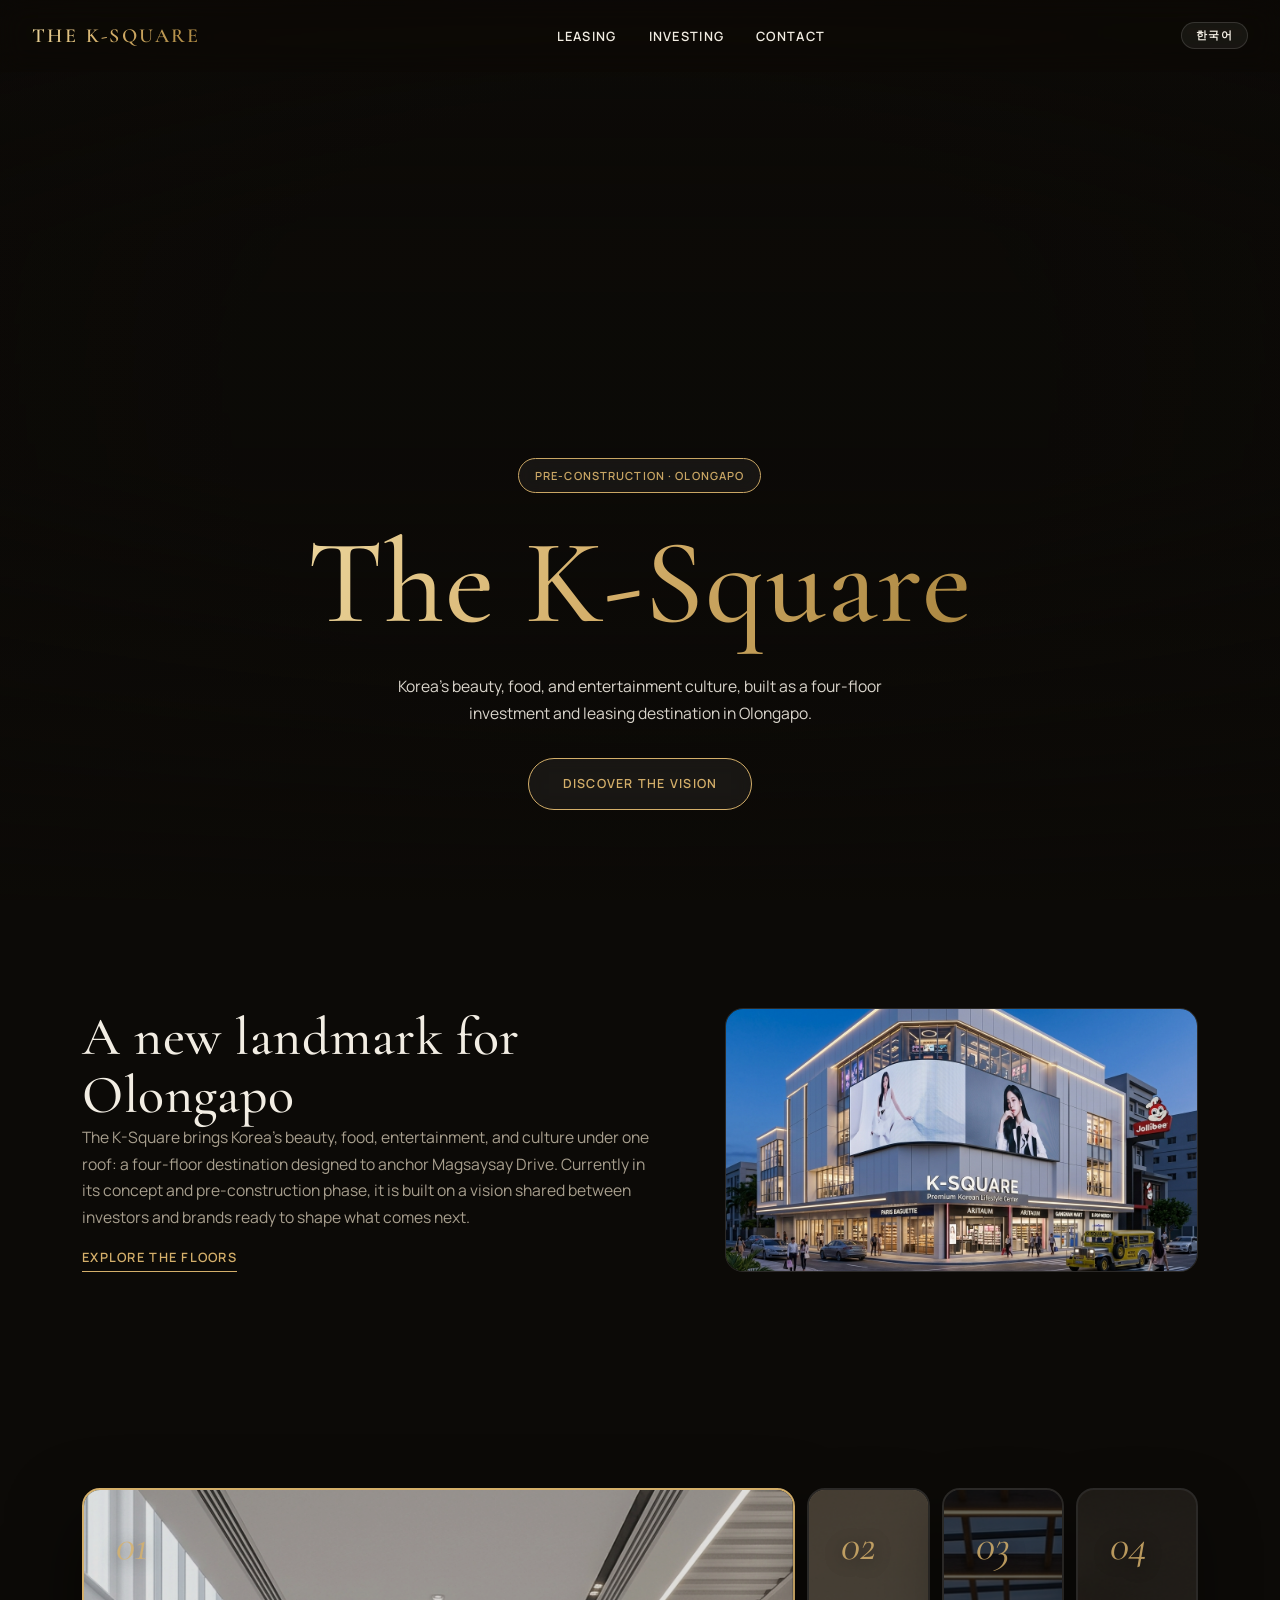
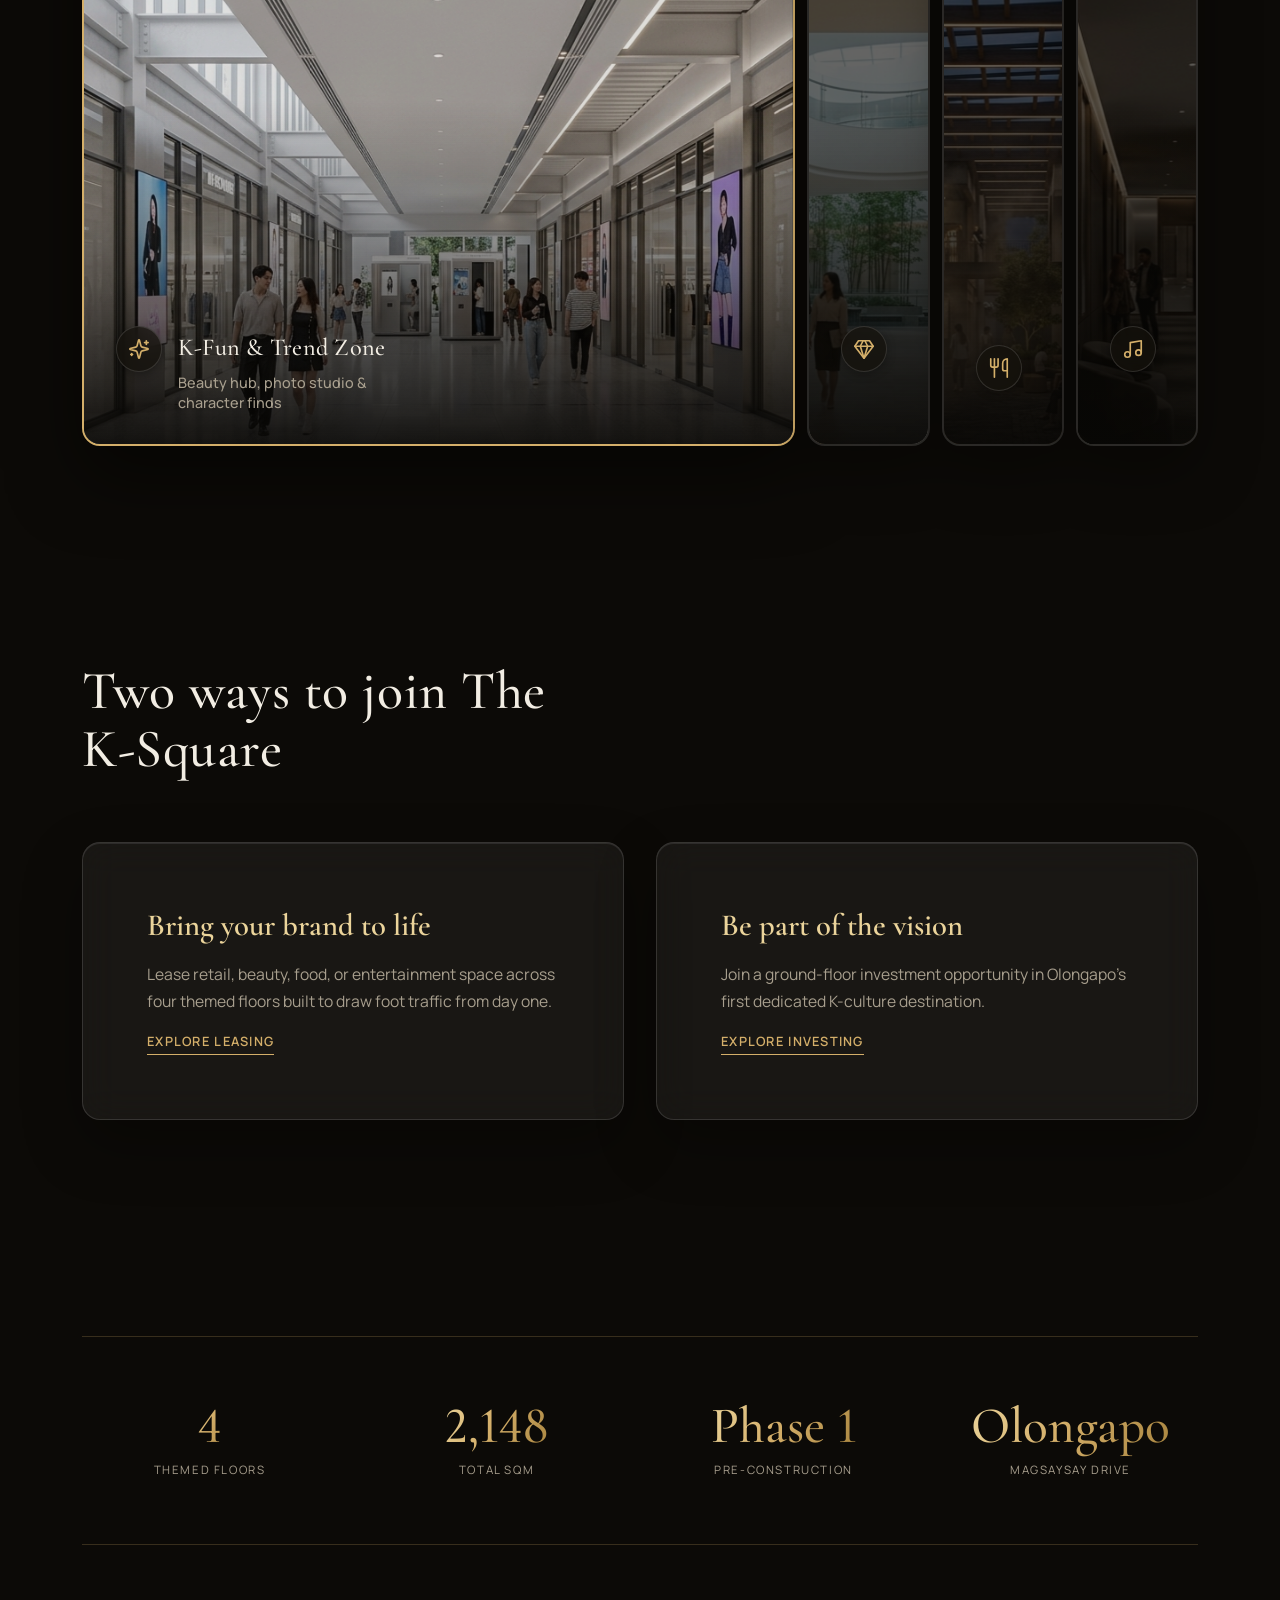
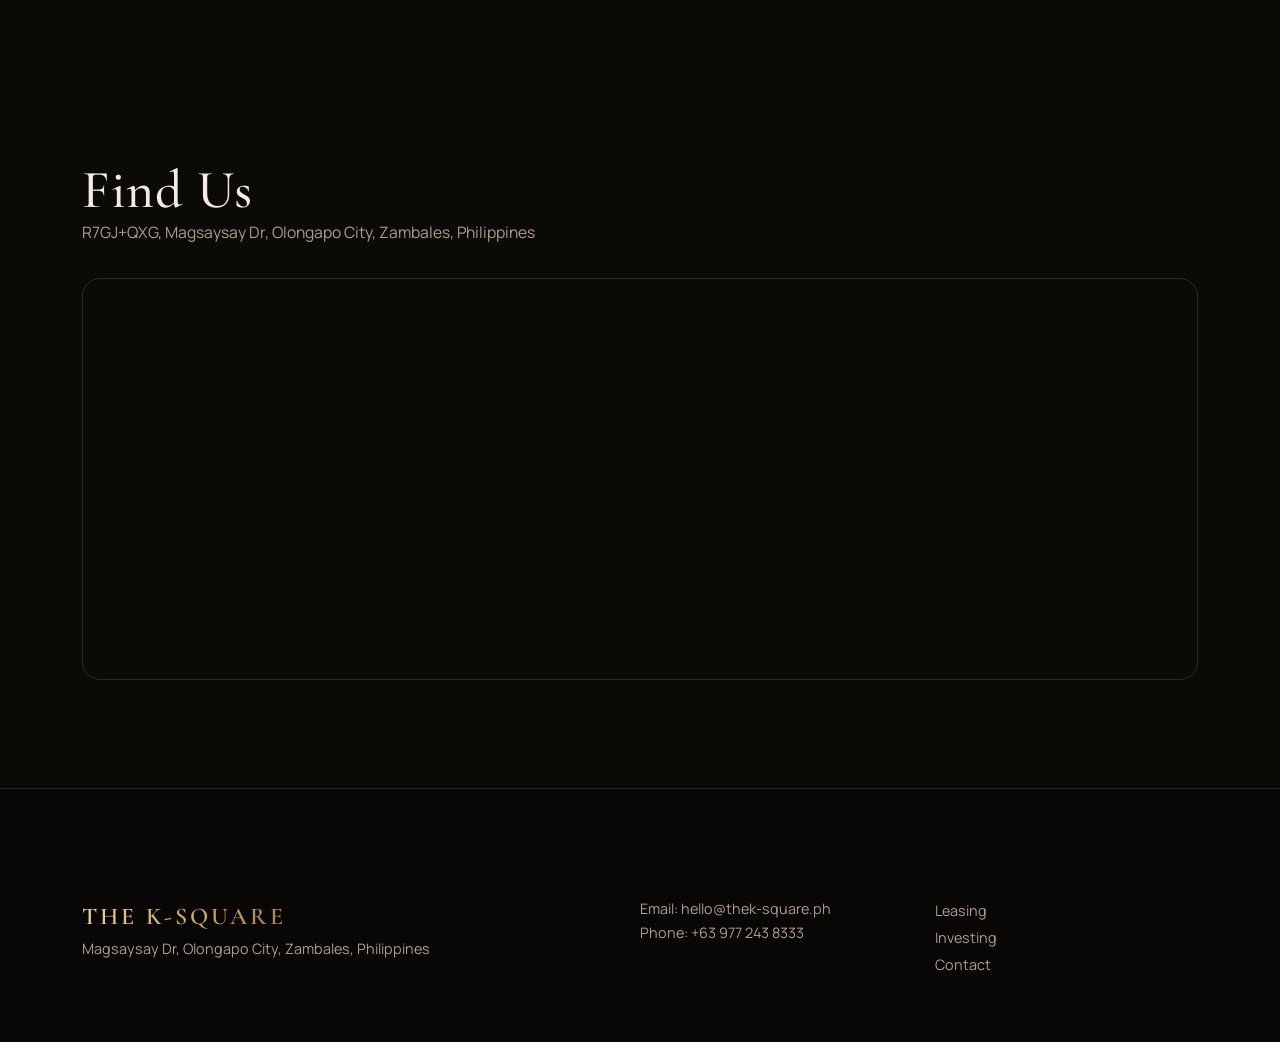
==== index.html @ ffdb6df6 "feat: video hero, interactive floor slider, rebranded brochure - Hero: autoplaying looped MP4 (hero." ====
<!DOCTYPE html>
<html lang="en">
<head>
  <meta charset="UTF-8">
  <meta name="viewport" content="width=device-width, initial-scale=1.0">
  <link rel="preconnect" href="https://fonts.googleapis.com">
  <link rel="preconnect" href="https://fonts.gstatic.com" crossorigin>
  <link rel="stylesheet" href="https://fonts.googleapis.com/css2?family=Cormorant+Garamond:ital,wght@0,400;0,500;0,600;1,400;1,500&family=Manrope:wght@400;500;600;700&display=swap">
  <title data-i18n="home.title">The K-Square: Where Korea Comes Alive in Olongapo</title>
  <link rel="stylesheet" href="css/tokens.css">
  <link rel="stylesheet" href="css/base.css">
  <link rel="stylesheet" href="css/components.css">
  <link rel="stylesheet" href="css/animations.css">
  <link rel="stylesheet" href="css/home.css">
</head>
<body>

  <nav class="nav">
    <span class="nav__logo">THE K-SQUARE</span>
    <ul class="nav__links">
      <li><a href="leasing.html" data-i18n="nav.leasing">Leasing</a></li>
      <li><a href="investing.html" data-i18n="nav.investing">Investing</a></li>
      <li><a href="contact.html" data-i18n="nav.contact">Contact</a></li>
    </ul>
    <div class="nav__actions">
      <button class="nav__lang" id="lang-toggle" type="button" aria-label="View in Korean" data-lang-next="ko">한국어</button>
      <button class="nav__toggle" id="nav-toggle" aria-label="Toggle menu">&#9776;</button>
    </div>
  </nav>

  <section class="hero">
    <video class="hero__media" autoplay muted loop playsinline preload="auto" aria-label="Cinematic tour of The K-Square building at night on Magsaysay Drive">
      <source src="assets/hero.mp4" type="video/mp4">
    </video>
    <div class="hero__overlay"></div>
    <div class="hero__content">
      <span class="badge hero__badge reveal" data-i18n="hero.eyebrow">Pre-Construction · Olongapo</span>
      <h1 class="reveal reveal--stagger-1" data-i18n="hero.title">The K-Square</h1>
      <p class="hero__tagline reveal reveal--stagger-2" data-i18n="hero.tagline">Korea's beauty, food, and entertainment culture, built as a four-floor investment and leasing destination in Olongapo.</p>
      <a href="#vision" class="btn btn--ghost reveal reveal--stagger-3" data-i18n="hero.cta">Discover the Vision</a>
    </div>
  </section>

  <section id="vision" class="section vision">
    <div class="container vision__grid">
      <div class="vision__text reveal">
        <h2 data-i18n="vision.title">A new landmark for Olongapo</h2>
        <p data-i18n="vision.body">The K-Square brings Korea's beauty, food, entertainment, and culture under one roof: a four-floor destination designed to anchor Magsaysay Drive. Currently in its concept and pre-construction phase, it is built on a vision shared between investors and brands ready to shape what comes next.</p>
        <a href="leasing.html" class="link-accent" data-i18n="vision.link">Explore the floors</a>
      </div>
      <div class="vision__media reveal reveal--stagger-1">
        <img src="assets/hero-poster.png" alt="The K-Square landmark illuminated at night on Magsaysay Drive">
      </div>
    </div>
  </section>

  <section class="section floors" id="floors">
    <div class="container">
      <div class="floors__slider reveal" role="list">
        <a class="floor-panel is-open" id="floor-1f" role="listitem" href="leasing.html#floor-plans">
          <img class="floor-panel__img" src="assets/floor-1f-interior.png" alt="Interior render of the K-Fun & Trend zone" loading="lazy">
          <span class="floor-panel__index numeral">01</span>
          <div class="floor-panel__label">
            <div class="floor-panel__head">
              <span class="floor-panel__icon" aria-hidden="true">
                <svg viewBox="0 0 24 24" fill="none" stroke="currentColor" stroke-width="1.8" stroke-linecap="round" stroke-linejoin="round"><path d="M9.937 15.5A2 2 0 0 0 8.5 14.063l-6.135-1.582a.5.5 0 0 1 0-.962L8.5 9.936A2 2 0 0 0 9.937 8.5l1.582-6.135a.5.5 0 0 1 .963 0L14.063 8.5A2 2 0 0 0 15.5 9.937l6.135 1.581a.5.5 0 0 1 0 .964L15.5 14.063a2 2 0 0 0-1.437 1.437l-1.582 6.135a.5.5 0 0 1-.963 0z"/><path d="M20 3v4"/><path d="M22 5h-4"/><path d="M4 17v2"/><path d="M5 18H3"/></svg>
              </span>
              <h2 class="floor-panel__title" data-i18n="floor1.title">K-Fun &amp; Trend Zone</h2>
            </div>
            <p class="floor-panel__sub" data-i18n="floor1.sub">Beauty hub, photo studio &amp; character finds</p>
          </div>
        </a>

        <a class="floor-panel" id="floor-2f" role="listitem" href="leasing.html#floor-plans">
          <img class="floor-panel__img" src="assets/floor-2f-interior.png" alt="Interior render of the K-Beauty & Wellness zone" loading="lazy">
          <span class="floor-panel__index numeral">02</span>
          <div class="floor-panel__label">
            <div class="floor-panel__head">
              <span class="floor-panel__icon" aria-hidden="true">
                <svg viewBox="0 0 24 24" fill="none" stroke="currentColor" stroke-width="1.8" stroke-linecap="round" stroke-linejoin="round"><path d="M6 3h12l4 6-10 13L2 9Z"/><path d="M11 3 8 9l4 13 4-13-3-6"/><path d="M2 9h20"/></svg>
              </span>
              <h2 class="floor-panel__title" data-i18n="floor2.title">K-Beauty &amp; Wellness Zone</h2>
            </div>
            <p class="floor-panel__sub" data-i18n="floor2.sub">Salon, spa, wellness &amp; Korean essentials</p>
          </div>
        </a>

        <a class="floor-panel" id="floor-3f" role="listitem" href="leasing.html#floor-plans">
          <img class="floor-panel__img" src="assets/floor-3f-interior.png" alt="Interior render of the K-Food & Drama zone" loading="lazy">
          <span class="floor-panel__index numeral">03</span>
          <div class="floor-panel__label">
            <div class="floor-panel__head">
              <span class="floor-panel__icon" aria-hidden="true">
                <svg viewBox="0 0 24 24" fill="none" stroke="currentColor" stroke-width="1.8" stroke-linecap="round" stroke-linejoin="round"><path d="M3 2v7c0 1.1.9 2 2 2h4a2 2 0 0 0 2-2V2"/><path d="M7 2v20"/><path d="M21 15V2a5 5 0 0 0-5 5v6c0 1.1.9 2 2 2h3Zm0 0v7"/></svg>
              </span>
              <h2 class="floor-panel__title" data-i18n="floor3.title">K-Food &amp; Drama Zone</h2>
            </div>
            <p class="floor-panel__sub" data-i18n="floor3.sub">K-drama food court &amp; beverage bar</p>
          </div>
        </a>

        <a class="floor-panel" id="floor-4f" role="listitem" href="leasing.html#floor-plans">
          <img class="floor-panel__img" src="assets/floor-4f-interior.png" alt="Interior render of the K-Pop Entertain zone" loading="lazy">
          <span class="floor-panel__index numeral">04</span>
          <div class="floor-panel__label">
            <div class="floor-panel__head">
              <span class="floor-panel__icon" aria-hidden="true">
                <svg viewBox="0 0 24 24" fill="none" stroke="currentColor" stroke-width="1.8" stroke-linecap="round" stroke-linejoin="round"><path d="M9 18V5l12-2v13"/><circle cx="6" cy="18" r="3"/><circle cx="18" cy="16" r="3"/></svg>
              </span>
              <h2 class="floor-panel__title" data-i18n="floor4.title">K-Pop Entertain Zone</h2>
            </div>
            <p class="floor-panel__sub" data-i18n="floor4.sub">KTV, celebrity lounge &amp; roof-deck stage</p>
          </div>
        </a>
      </div>
    </div>
  </section>

  <section class="section fork">
    <div class="container">
      <h2 class="reveal" data-i18n="fork.title">Two ways to join The K-Square</h2>
      <div class="fork__grid">
        <div class="fork__card reveal reveal--stagger-1">
          <h3 data-i18n="fork.brands.title">Bring your brand to life</h3>
          <p data-i18n="fork.brands.body">Lease retail, beauty, food, or entertainment space across four themed floors built to draw foot traffic from day one.</p>
          <a href="leasing.html" class="link-accent" data-i18n="fork.brands.link">Explore Leasing</a>
        </div>
        <div class="fork__card reveal reveal--stagger-2">
          <h3 data-i18n="fork.investors.title">Be part of the vision</h3>
          <p data-i18n="fork.investors.body">Join a ground-floor investment opportunity in Olongapo's first dedicated K-culture destination.</p>
          <a href="investing.html" class="link-accent" data-i18n="fork.investors.link">Explore Investing</a>
        </div>
      </div>
    </div>
  </section>

  <section class="section">
    <div class="container">
      <div class="stats reveal">
        <div class="stats__item"><span class="stats__num">4</span><span class="stats__label" data-i18n="stats.floors">Themed Floors</span></div>
        <div class="stats__item"><span class="stats__num">2,148</span><span class="stats__label" data-i18n="stats.sqm">Total sqm</span></div>
        <div class="stats__item"><span class="stats__num" data-i18n="stats.phase.num">Phase 1</span><span class="stats__label" data-i18n="stats.phase.label">Pre-construction</span></div>
        <div class="stats__item"><span class="stats__num" data-i18n="stats.place.num">Olongapo</span><span class="stats__label" data-i18n="stats.place.label">Magsaysay Drive</span></div>
      </div>
    </div>
  </section>

  <section class="section location">
    <div class="container">
      <h2 class="reveal" data-i18n="location.title">Find Us</h2>
      <p class="reveal reveal--stagger-1" data-i18n="location.address">R7GJ+QXG, Magsaysay Dr, Olongapo City, Zambales, Philippines</p>
      <div class="location__map reveal reveal--stagger-2">
        <iframe
          src="https://maps.google.com/maps?q=R7GJ%2BQXG+Magsaysay+Dr%2C+Olongapo+City%2C+Zambales&output=embed"
          width="100%" height="400" style="border:0;" loading="lazy"
          referrerpolicy="no-referrer-when-downgrade"
          title="Map of The K-Square location"></iframe>
      </div>
    </div>
  </section>

  <footer class="footer">
    <div class="container footer__grid">
      <div>
        <span class="nav__logo">THE K-SQUARE</span>
        <p data-i18n="footer.address">Magsaysay Dr, Olongapo City, Zambales, Philippines</p>
      </div>
      <div>
        <p data-i18n="footer.email">Email: hello@thek-square.ph</p>
        <p data-i18n="footer.phone">Phone: +63 977 243 8333</p>
      </div>
      <div>
        <a href="leasing.html" data-i18n="nav.leasing">Leasing</a><br>
        <a href="investing.html" data-i18n="nav.investing">Investing</a><br>
        <a href="contact.html" data-i18n="nav.contact">Contact</a>
      </div>
    </div>
  </footer>

  <script src="js/i18n.js"></script>
  <script src="js/parallax.js"></script>
  <script src="js/scroll-reveal.js"></script>
  <script>
    document.getElementById('nav-toggle').addEventListener('click', () => {
      document.querySelector('.nav__links').classList.toggle('nav__links--open');
    });
  </script>
</body>
</html>
---- css/tokens.css ----
:root {
  /* Dark glass + champagne gold (per brand reference mockups).
     Variable names kept from the light theme; values remapped for dark. */
  --color-paper: #0C0A07;                    /* canvas: warm near-black */
  --color-stone: #16130E;                    /* elevated surface / banding */
  --color-ink: #F2EDE3;                      /* primary text: warm off-white */
  --color-ink-muted: #A89F8E;                /* secondary text, labels, captions */
  --color-line: rgba(214, 179, 106, 0.22);   /* hairline rules, gold-tinted */
  --color-accent: #D4AF6A;                   /* champagne gold */
  --color-accent-deep: #B08F4C;              /* gold hover/active */

  /* Glass material */
  --glass-bg: rgba(255, 255, 255, 0.055);
  --glass-bg-strong: rgba(255, 255, 255, 0.09);
  --glass-line: rgba(255, 255, 255, 0.13);
  --glass-highlight: inset 0 1px 0 rgba(255, 255, 255, 0.09);
  --glass-blur: 18px;
  --gold-grad: linear-gradient(115deg, #EBD49B 0%, #D4AF6A 45%, #A9853F 100%);

  /* Typography */
  --font-display: "Cormorant Garamond", Georgia, "Times New Roman", serif;
  --font-body: "Manrope", -apple-system, BlinkMacSystemFont, sans-serif;

  /* Spacing scale */
  --space-xs: 0.5rem;
  --space-sm: 1rem;
  --space-md: 2rem;
  --space-lg: 4rem;
  --space-xl: clamp(5rem, 12vh, 10rem);      /* section rhythm */

  /* Shape (locked: soft glass cards + pill interactives) */
  --radius: 18px;
  --radius-pill: 999px;
}
---- css/base.css ----
* { margin: 0; padding: 0; box-sizing: border-box; }

html { scroll-behavior: smooth; }

body {
  font-family: var(--font-body);
  background: var(--color-paper);
  color: var(--color-ink);
  line-height: 1.7;
  font-weight: 400;
  overflow-x: hidden;
  -webkit-font-smoothing: antialiased;
}

h1, h2 {
  font-family: var(--font-display);
  font-weight: 500;
  line-height: 1.08;
  letter-spacing: 0.01em;
}

/* Champagne-gold display headline (per brand reference) */
h1 {
  font-size: clamp(2.75rem, 7vw, 5.5rem);
  background: var(--gold-grad);
  -webkit-background-clip: text;
  background-clip: text;
  color: transparent;
  padding-bottom: 0.08em;             /* keep descenders unclipped */
}
h2 { font-size: clamp(2rem, 4.2vw, 3.4rem); color: var(--color-ink); }
h2.h--gold {
  background: var(--gold-grad);
  -webkit-background-clip: text;
  background-clip: text;
  color: transparent;
  padding-bottom: 0.08em;
}
h3 {
  font-family: var(--font-body);
  font-weight: 600;
  font-size: clamp(1.15rem, 1.9vw, 1.5rem);
  line-height: 1.25;
  color: var(--color-ink);
}

p { font-size: clamp(0.98rem, 1.05vw, 1.1rem); max-width: 62ch; color: var(--color-ink-muted); }

a { color: inherit; text-decoration: none; }
img, video { max-width: 100%; display: block; }

.container {
  width: 100%;
  max-width: 1180px;
  margin: 0 auto;
  padding: 0 var(--space-md);
}

.bleed { width: 100%; }

.section { padding: var(--space-xl) 0; }

/* Uppercase letter-spaced label */
.label {
  display: inline-block;
  font-family: var(--font-body);
  font-size: 0.72rem;
  font-weight: 600;
  letter-spacing: 0.18em;
  text-transform: uppercase;
  color: var(--color-accent);
  margin-bottom: var(--space-sm);
}

/* Oversized editorial numeral */
.numeral {
  font-family: var(--font-display);
  font-weight: 400;
  font-style: italic;
  font-size: clamp(3rem, 8vw, 6rem);
  line-height: 1.1;
  color: var(--color-accent);
  opacity: 0.45;
}

.lead { font-size: clamp(1.05rem, 1.4vw, 1.3rem); color: var(--color-ink-muted); }

hr.rule { border: 0; height: 1px; background: var(--color-line); margin: var(--space-md) 0; }

/* Glass material (frosted panel; approximation, not a native platform material) */
.glass {
  background: var(--glass-bg);
  border: 1px solid var(--glass-line);
  border-radius: var(--radius);
  box-shadow: var(--glass-highlight), 0 24px 60px rgba(0, 0, 0, 0.35);
  backdrop-filter: blur(var(--glass-blur)) saturate(140%);
  -webkit-backdrop-filter: blur(var(--glass-blur)) saturate(140%);
}
@supports not (backdrop-filter: blur(1px)) {
  .glass { background: #17140F; }
}
@media (prefers-reduced-transparency: reduce) {
  .glass {
    background: #17140F;
    backdrop-filter: none;
    -webkit-backdrop-filter: none;
  }
}

@media (prefers-reduced-motion: reduce) {
  html { scroll-behavior: auto; }
  *, *::before, *::after {
    animation-duration: 0.01ms !important;
    transition-duration: 0.01ms !important;
  }
}
---- css/components.css ----
/* ---------- Nav (frosted glass bar) ---------- */
.nav {
  position: fixed;
  top: 0; left: 0; right: 0;
  z-index: 100;
  display: flex;
  align-items: center;
  justify-content: space-between;
  padding: var(--space-sm) var(--space-md);
  height: 72px;
  color: var(--color-ink);
  background: rgba(12, 10, 7, 0.35);
  border-bottom: 1px solid transparent;
  backdrop-filter: blur(14px) saturate(140%);
  -webkit-backdrop-filter: blur(14px) saturate(140%);
  transition: background 0.4s ease, border-color 0.4s ease;
}
.nav--solid,
.nav--static {
  background: rgba(12, 10, 7, 0.78);
  border-bottom-color: var(--glass-line);
}
@supports not (backdrop-filter: blur(1px)) {
  .nav, .nav--solid, .nav--static { background: rgba(12, 10, 7, 0.92); }
}
.nav__logo {
  font-family: var(--font-display);
  font-weight: 600;
  font-size: 1.25rem;
  letter-spacing: 0.12em;
  text-transform: uppercase;
  background: var(--gold-grad);
  -webkit-background-clip: text;
  background-clip: text;
  color: transparent;
}
.nav__links { display: none; gap: var(--space-md); list-style: none; }
.nav__links a {
  color: var(--color-ink);
  font-size: 0.8rem;
  font-weight: 600;
  letter-spacing: 0.1em;
  text-transform: uppercase;
  position: relative;
}
.nav__links a::after {
  content: ""; position: absolute; left: 0; bottom: -4px;
  width: 0; height: 1px; background: var(--color-accent);
  transition: width 0.3s ease;
}
.nav__links a:hover::after { width: 100%; }
.nav__links a:hover { color: var(--color-accent); }
.nav__toggle {
  display: block; background: none; border: none;
  color: var(--color-ink); font-size: 1.5rem; cursor: pointer;
}
@media (min-width: 769px) {
  .nav__links { display: flex; }
  .nav__toggle { display: none; }
}
.nav__actions { display: flex; align-items: center; gap: var(--space-sm); }
.nav__lang {
  background: var(--glass-bg);
  border: 1px solid var(--glass-line);
  border-radius: var(--radius-pill);
  color: var(--color-ink);
  font-family: var(--font-body);
  font-size: 0.68rem;
  font-weight: 600;
  letter-spacing: 0.1em;
  text-transform: uppercase;
  padding: 0.45rem 0.9rem;
  cursor: pointer;
  line-height: 1;
  transition: color 0.3s ease, border-color 0.3s ease, background 0.3s ease;
}
.nav__lang:hover { color: var(--color-accent); border-color: var(--color-accent); }
.nav__links--open {
  display: flex; position: absolute; top: 100%; left: 0; right: 0;
  flex-direction: column; gap: var(--space-sm);
  background: rgba(12, 10, 7, 0.96); color: var(--color-ink);
  padding: var(--space-md);
  border-bottom: 1px solid var(--glass-line);
}
.nav__links--open a { color: var(--color-ink); }

/* ---------- Buttons (pill, gold) ---------- */
.btn {
  display: inline-block;
  padding: 0.9rem 2.1rem;
  font-family: var(--font-body);
  font-weight: 600;
  font-size: 0.78rem;
  letter-spacing: 0.1em;
  text-transform: uppercase;
  border: 1px solid transparent;
  border-radius: var(--radius-pill);
  cursor: pointer;
  background: none;
  transition: background 0.3s ease, color 0.3s ease, border-color 0.3s ease,
              box-shadow 0.3s ease, transform 0.15s ease;
  white-space: nowrap;
}
.btn:active { transform: translateY(1px); }
.btn--primary {
  background: var(--gold-grad);
  color: #14100A;
  border-color: rgba(235, 212, 155, 0.5);
  box-shadow: 0 8px 28px rgba(212, 175, 106, 0.22);
}
.btn--primary:hover { box-shadow: 0 10px 34px rgba(212, 175, 106, 0.38); filter: brightness(1.06); }
.btn--ghost {
  background: var(--glass-bg);
  color: var(--color-accent);
  border-color: var(--color-accent);
  backdrop-filter: blur(8px);
  -webkit-backdrop-filter: blur(8px);
}
.btn--ghost:hover { background: rgba(212, 175, 106, 0.12); border-color: #EBD49B; color: #EBD49B; }
/* Text link with accent underline */
.link-accent {
  font-weight: 600; font-size: 0.8rem; letter-spacing: 0.1em; text-transform: uppercase;
  color: var(--color-accent);
  border-bottom: 1px solid var(--color-accent); padding-bottom: 2px;
  transition: color 0.3s ease, border-color 0.3s ease;
}
.link-accent:hover { color: #EBD49B; border-color: #EBD49B; }

/* ---------- Status badge / phase pill ---------- */
.badge {
  display: inline-flex;
  align-items: center;
  gap: 0.4em;
  padding: 0.45rem 1rem;
  color: var(--color-accent);
  background: var(--glass-bg);
  border: 1px solid var(--color-accent);
  border-radius: var(--radius-pill);
  font-size: 0.7rem;
  font-weight: 600;
  letter-spacing: 0.1em;
  text-transform: uppercase;
  backdrop-filter: blur(8px);
  -webkit-backdrop-filter: blur(8px);
}

/* ---------- Generic card ---------- */
.card {
  background: var(--glass-bg);
  border: 1px solid var(--glass-line);
  border-radius: var(--radius);
  box-shadow: var(--glass-highlight);
  padding: var(--space-md);
}

/* ---------- Plan card (architectural artifact on glass) ---------- */
.plan-card {
  background: var(--glass-bg);
  border: 1px solid var(--glass-line);
  border-radius: var(--radius);
  box-shadow: var(--glass-highlight), 0 24px 60px rgba(0, 0, 0, 0.3);
  backdrop-filter: blur(var(--glass-blur));
  -webkit-backdrop-filter: blur(var(--glass-blur));
  padding: var(--space-md);
  display: flex;
  flex-direction: column;
  gap: var(--space-sm);
}
.plan-card__figure {
  background: #F6F3EC;            /* light mat keeps the CAD drawing legible on dark */
  border-radius: calc(var(--radius) - 8px);
  padding: var(--space-sm);
}
.plan-card__figure img {
  width: 100%; height: auto;
  mix-blend-mode: multiply;       /* lets the mat tint the white CAD background */
}
.plan-card__meta { display: flex; align-items: baseline; justify-content: space-between; gap: var(--space-sm); }
.plan-card__area { font-family: var(--font-body); font-weight: 700; font-size: 0.95rem; color: var(--color-accent); }
.plan-card__zone { font-family: var(--font-display); font-weight: 600; font-size: 1.5rem; color: var(--color-ink); }

/* ---------- Stats strip ---------- */
.stats {
  display: grid;
  grid-template-columns: 1fr;
  gap: var(--space-md);
  border-top: 1px solid var(--color-line);
  border-bottom: 1px solid var(--color-line);
  padding: var(--space-lg) 0;
  text-align: center;
}
@media (min-width: 769px) { .stats { grid-template-columns: repeat(4, 1fr); } }
.stats__num {
  font-family: var(--font-display);
  font-weight: 500;
  font-variant-numeric: lining-nums;
  font-feature-settings: "lnum" 1;
  font-size: clamp(2.2rem, 4vw, 3.4rem);
  line-height: 1;
  background: var(--gold-grad);
  -webkit-background-clip: text;
  background-clip: text;
  color: transparent;
}
.stats__label { display: block; margin-top: var(--space-xs); font-size: 0.72rem; letter-spacing: 0.14em; text-transform: uppercase; color: var(--color-ink-muted); }

/* ---------- Bento tile (glass feature grid) ---------- */
.bento {
  display: grid;
  grid-template-columns: 1fr;
  gap: var(--space-sm);
  margin-top: var(--space-lg);
}
@media (min-width: 769px) { .bento { grid-template-columns: repeat(6, 1fr); } }
.bento__tile {
  background: var(--glass-bg);
  border: 1px solid var(--glass-line);
  border-radius: var(--radius);
  box-shadow: var(--glass-highlight);
  backdrop-filter: blur(var(--glass-blur));
  -webkit-backdrop-filter: blur(var(--glass-blur));
  padding: var(--space-md);
  display: flex;
  flex-direction: column;
  gap: var(--space-xs);
  overflow: hidden;
}
.bento__tile--wide { grid-column: span 1; }
@media (min-width: 769px) {
  .bento__tile--wide { grid-column: span 6; }
  .bento__tile--span4 { grid-column: span 4; }
  .bento__tile--span2 { grid-column: span 2; }
  .bento__tile--span3 { grid-column: span 3; }
}
.bento__tile--dark { background: rgba(212, 175, 106, 0.07); border-color: rgba(212, 175, 106, 0.3); }
.bento__tile--media { padding: 0; position: relative; min-height: 280px; }
.bento__tile--media img { position: absolute; inset: 0; width: 100%; height: 100%; object-fit: cover; transition: transform 1.2s cubic-bezier(0.22,1,0.36,1); }
.bento__tile--media:hover img { transform: scale(1.045); }
.bento__tile--media .bento__cap {
  position: absolute; left: 0; right: 0; bottom: 0; z-index: 1;
  padding: var(--space-md) var(--space-sm) var(--space-sm);
  color: var(--color-ink);
  background: linear-gradient(to top, rgba(8, 7, 5, 0.88) 0%, rgba(8, 7, 5, 0) 100%);
}
.bento__cap-title { font-family: var(--font-display); font-weight: 600; font-size: 1.35rem; color: #EBD49B; }
.bento__cap-meta { font-size: 0.72rem; letter-spacing: 0.1em; text-transform: uppercase; opacity: 0.85; margin-top: 0.2rem; }
.bento__tile h3 { margin: 0.2rem 0 0.1rem; }
.bento__tile p { font-size: 0.92rem; color: var(--color-ink-muted); }
@media (prefers-reduced-motion: reduce) { .bento__tile--media:hover img { transform: none; } }

/* ---------- Process timeline ---------- */
.timeline {
  display: grid;
  grid-template-columns: 1fr;
  gap: var(--space-md);
  margin-top: var(--space-lg);
}
@media (min-width: 769px) { .timeline { grid-template-columns: repeat(4, 1fr); gap: var(--space-md); } }
.timeline--3 { }
@media (min-width: 769px) { .timeline--3 { grid-template-columns: repeat(3, 1fr); } }
.timeline__step {
  position: relative;
  padding: var(--space-md) var(--space-sm) var(--space-md);
  border-top: 2px solid var(--glass-line);
}
.timeline__step--active { border-top-color: var(--color-accent); }
.timeline__mark {
  font-family: var(--font-display);
  font-style: italic;
  font-size: 1.7rem;
  background: var(--gold-grad);
  -webkit-background-clip: text;
  background-clip: text;
  color: transparent;
}
.timeline__step h3 { margin: 0.3rem 0 0.3rem; font-size: 1.05rem; }
.timeline__step p { font-size: 0.88rem; color: var(--color-ink-muted); max-width: 34ch; }

/* ---------- Partner tier cards ---------- */
.tiers {
  display: grid;
  grid-template-columns: 1fr;
  gap: var(--space-md);
  margin-top: var(--space-lg);
  align-items: stretch;
}
@media (min-width: 769px) { .tiers { grid-template-columns: repeat(3, 1fr); } }
.tier {
  background: var(--glass-bg);
  border: 1px solid var(--glass-line);
  border-radius: var(--radius);
  box-shadow: var(--glass-highlight), 0 24px 60px rgba(0, 0, 0, 0.3);
  backdrop-filter: blur(var(--glass-blur));
  -webkit-backdrop-filter: blur(var(--glass-blur));
  padding: var(--space-md);
  display: flex;
  flex-direction: column;
  gap: var(--space-sm);
}
.tier--featured {
  border-color: rgba(212, 175, 106, 0.55);
  background: rgba(212, 175, 106, 0.07);
  box-shadow: var(--glass-highlight), 0 24px 70px rgba(212, 175, 106, 0.12);
}
.tier__name {
  font-size: 0.72rem;
  font-weight: 700;
  letter-spacing: 0.18em;
  text-transform: uppercase;
  color: var(--color-accent);
}
.tier__amount {
  font-family: var(--font-display);
  font-weight: 500;
  font-variant-numeric: lining-nums;
  font-feature-settings: "lnum" 1;
  font-size: clamp(2.4rem, 4vw, 3.2rem);
  line-height: 1;
  background: var(--gold-grad);
  -webkit-background-clip: text;
  background-clip: text;
  color: transparent;
  padding-bottom: 0.08em;
}
.tier__amount small { font-size: 0.4em; letter-spacing: 0.06em; }
.tier__rate { font-weight: 600; color: var(--color-ink); font-size: 1rem; }
.tier__list { list-style: none; display: grid; gap: 0.55rem; margin-top: var(--space-xs); }
.tier__list li {
  font-size: 0.9rem;
  color: var(--color-ink-muted);
  padding-left: 1.1rem;
  position: relative;
}
.tier__list li::before {
  content: "";
  position: absolute; left: 0; top: 0.52em;
  width: 0.45rem; height: 1px;
  background: var(--color-accent);
}
.tiers__note { margin-top: var(--space-md); font-size: 0.85rem; color: var(--color-ink-muted); max-width: 70ch; }

/* ---------- Pull-quote ---------- */
.pull-quote {
  font-family: var(--font-display);
  font-style: italic;
  font-weight: 400;
  line-height: 1.25;
  font-size: clamp(1.3rem, 2.2vw, 1.8rem);
  color: #EBD49B;
  max-width: 44ch;
  padding-bottom: 0.1em;
}

/* ---------- Footer ---------- */
.footer {
  background: #080705;
  color: var(--color-ink);
  border-top: 1px solid var(--glass-line);
  padding: var(--space-xl) 0 var(--space-lg);
}
.footer__grid { display: grid; gap: var(--space-md); grid-template-columns: 1fr; }
@media (min-width: 769px) { .footer__grid { grid-template-columns: 2fr 1fr 1fr; } }
.footer .nav__logo { font-size: 1.5rem; }
.footer p, .footer a { color: var(--color-ink-muted); font-size: 0.9rem; }
.footer a:hover { color: var(--color-accent); }

/* ---------- Forms (dark glass) ---------- */
form label {
  display: block;
  margin-bottom: var(--space-sm);
  font-size: 0.72rem;
  font-weight: 600;
  letter-spacing: 0.1em;
  text-transform: uppercase;
  color: var(--color-ink-muted);
}
form input, form select, form textarea {
  display: block;
  width: 100%;
  margin-top: var(--space-xs);
  padding: 0.85rem 1rem;
  font-family: var(--font-body);
  font-size: 1rem;
  color: var(--color-ink);
  background: var(--glass-bg);
  border: 1px solid var(--glass-line);
  border-radius: 12px;
  text-transform: none;
  letter-spacing: 0;
}
form select { appearance: none; }
form select option { background: #17140F; color: var(--color-ink); }
form input::placeholder, form textarea::placeholder { color: var(--color-ink-muted); opacity: 0.7; }
form input:focus, form select:focus, form textarea:focus {
  outline: none; border-color: var(--color-accent);
  box-shadow: 0 0 0 3px rgba(212, 175, 106, 0.18);
}
form button[type="submit"] { margin-top: var(--space-sm); }
.form-error { display: block; color: #E08A8A; font-size: 0.8rem; margin-top: 0.25rem; letter-spacing: 0; text-transform: none; }
.form-error--global { margin-top: var(--space-sm); font-size: 0.9rem; }
.field--invalid { border-color: #E08A8A !important; }
.form-confirmation {
  font-family: var(--font-display);
  font-size: 1.6rem;
  font-weight: 500;
  background: var(--gold-grad);
  -webkit-background-clip: text;
  background-clip: text;
  color: transparent;
}
---- css/animations.css ----
/* Scroll reveal — slower, softer than before */
.reveal {
  opacity: 0;
  transform: translateY(40px);
  transition: opacity 1.1s cubic-bezier(0.22, 1, 0.36, 1),
              transform 1.1s cubic-bezier(0.22, 1, 0.36, 1);
  will-change: opacity, transform;
}
.reveal--visible { opacity: 1; transform: translateY(0); }
.reveal--stagger-1 { transition-delay: 0.12s; }
.reveal--stagger-2 { transition-delay: 0.24s; }
.reveal--stagger-3 { transition-delay: 0.36s; }

/* Hero slow scale-in */
@keyframes heroScale {
  from { transform: scale(1.08); }
  to   { transform: scale(1); }
}
.hero__media {
  animation: heroScale 6s ease-out forwards;
  will-change: transform;
}

@media (prefers-reduced-motion: reduce) {
  .reveal { opacity: 1; transform: none; transition: none; }
  .hero__media { animation: none; }
}
---- css/home.css ----
/* ---------- Hero (centered gold serif over night render, per reference) ---------- */
.hero {
  position: relative;
  height: 100vh;
  min-height: 640px;
  overflow: hidden;
  display: flex;
  align-items: flex-end;
  justify-content: center;
  text-align: center;
  padding-bottom: clamp(3rem, 10vh, 7rem);
}
.hero__media {
  position: absolute; inset: 0;
  width: 100%; height: 100%;
  object-fit: cover;
  z-index: 0;
  background: var(--color-paper);
}
.hero__overlay {
  position: absolute; inset: 0; z-index: 1;
  background:
    linear-gradient(to bottom,
      rgba(12, 10, 7, 0.38) 0%,
      rgba(12, 10, 7, 0.08) 26%,
      rgba(12, 10, 7, 0.10) 52%,
      rgba(12, 10, 7, 0.88) 100%),
    radial-gradient(ellipse at center 45%, rgba(12, 10, 7, 0) 45%, rgba(12, 10, 7, 0.28) 100%);
}
.hero__content {
  position: relative; z-index: 2;
  padding: 0 var(--space-md);
  max-width: 900px; margin: 0 auto; width: 100%;
  display: flex;
  flex-direction: column;
  align-items: center;
}
.hero__badge { margin-bottom: var(--space-sm); }
.hero__badge:not(.reveal),
.hero__badge.reveal--visible { opacity: 0.95; }
.hero__content h1 {
  font-size: clamp(3.4rem, 10vw, 7.5rem);
  margin: var(--space-xs) 0 var(--space-sm);
  text-shadow: none;
}
.hero__tagline {
  color: var(--color-ink);
  opacity: 0.9;
  max-width: 52ch;
  margin: 0 auto var(--space-md);
}
.hero__tagline:not(.reveal),
.hero__tagline.reveal--visible { opacity: 0.9; }

/* ---------- Vision ---------- */
.vision__grid { display: grid; grid-template-columns: 1fr; gap: var(--space-lg); align-items: stretch; }
@media (min-width: 769px) { .vision__grid { grid-template-columns: 1.1fr 0.9fr; } }
.vision__text .link-accent { margin-top: var(--space-sm); display: inline-block; }
.vision__media {
  position: relative; overflow: hidden;
  aspect-ratio: 4 / 3;
  border-radius: var(--radius);
  border: 1px solid var(--glass-line);
}
.vision__media img { position: absolute; inset: 0; width: 100%; height: 100%; object-fit: cover; }
@media (min-width: 769px) { .vision__media { aspect-ratio: auto; } }

/* ---------- Floors (expanding interactive panels) ---------- */
.floors__slider {
  display: flex;
  gap: 12px;
  height: clamp(440px, 62vh, 640px);
}

/* Each floor is a photographic panel that expands on hover / focus */
.floor-panel {
  position: relative;
  flex: 1 1 0;
  min-width: 0;
  overflow: hidden;
  border: 2px solid var(--glass-line);
  border-radius: var(--radius);
  box-shadow: var(--glass-highlight), 0 24px 60px rgba(0, 0, 0, 0.35);
  text-decoration: none;
  color: var(--color-ink);
  transition: flex-grow 0.7s cubic-bezier(0.22, 1, 0.36, 1),
              border-color 0.7s ease,
              box-shadow 0.5s ease;
}

/* Interior render fills the panel and gently zooms out as the panel opens */
.floor-panel__img {
  position: absolute; inset: 0; z-index: 0;
  width: 100%; height: 100%;
  object-fit: cover; object-position: center;
  display: block;
  transform: scale(1.12);
  transition: transform 0.7s cubic-bezier(0.22, 1, 0.36, 1);
  will-change: transform;
}

/* Flat scrim dims the collapsed snippet; clears when the panel opens */
.floor-panel::before {
  content: ""; position: absolute; inset: 0; z-index: 1;
  background-color: rgba(8, 7, 5, 0.62);
  transition: background-color 0.7s ease;
}
/* Bottom gradient keeps the label legible over any image */
.floor-panel::after {
  content: ""; position: absolute; inset: 0; z-index: 1; pointer-events: none;
  background: linear-gradient(to top, rgba(8, 7, 5, 0.92) 0%, rgba(8, 7, 5, 0.45) 30%, rgba(8, 7, 5, 0) 62%);
}

/* Open state: default-open panel, or the one being hovered / focused */
.floor-panel.is-open,
.floor-panel:hover,
.floor-panel:focus-visible {
  flex-grow: 6;
  border-color: var(--color-accent);
  box-shadow: var(--glass-highlight), 0 30px 70px rgba(0, 0, 0, 0.5);
}
.floor-panel.is-open::before,
.floor-panel:hover::before,
.floor-panel:focus-visible::before { background-color: rgba(8, 7, 5, 0.12); }
.floor-panel.is-open .floor-panel__img,
.floor-panel:hover .floor-panel__img,
.floor-panel:focus-visible .floor-panel__img { transform: scale(1); }

/* Hovering / focusing another panel hands the spotlight over from the default-open one */
.floors__slider:hover .floor-panel.is-open:not(:hover),
.floors__slider:focus-within .floor-panel.is-open:not(:focus-visible) {
  flex-grow: 1;
  border-color: var(--glass-line);
  box-shadow: var(--glass-highlight), 0 24px 60px rgba(0, 0, 0, 0.35);
}
.floors__slider:hover .floor-panel.is-open:not(:hover)::before,
.floors__slider:focus-within .floor-panel.is-open:not(:focus-visible)::before { background-color: rgba(8, 7, 5, 0.62); }
.floors__slider:hover .floor-panel.is-open:not(:hover) .floor-panel__img,
.floors__slider:focus-within .floor-panel.is-open:not(:focus-visible) .floor-panel__img { transform: scale(1.12); }

/* Upright numeral, top-left */
.floor-panel__index {
  position: absolute; top: var(--space-md); left: var(--space-md);
  z-index: 2; display: block;
  font-size: clamp(2.2rem, 3.4vw, 3.4rem);
  opacity: 0.85;
  text-shadow: 0 2px 18px rgba(8, 7, 5, 0.7);
}

/* Label: icon shares the title's line (so it centres on the title, not the whole
   block); the subtitle sits beneath, indented to align under the title. */
.floor-panel__label {
  position: absolute; left: 0; right: 0; bottom: var(--space-md);
  z-index: 2;
  padding: 0 var(--space-md);
  pointer-events: none;
}
.floor-panel__head {
  display: flex; align-items: center; gap: var(--space-sm);
}
.floor-panel__icon {
  flex: 0 0 auto;
  width: 46px; height: 46px;
  display: flex; align-items: center; justify-content: center;
  border-radius: 50%;
  background: rgba(20, 17, 12, 0.72);
  border: 1px solid var(--glass-line);
  backdrop-filter: blur(10px);
  -webkit-backdrop-filter: blur(10px);
  box-shadow: 0 2px 10px rgba(0, 0, 0, 0.3);
  color: var(--color-accent);
}
.floor-panel__icon svg { width: 22px; height: 22px; display: block; }
.floor-panel__title {
  margin: 0;
  font-size: clamp(1.3rem, 1.9vw, 1.75rem);
  line-height: 1.1;
  white-space: nowrap;
}
.floor-panel__sub {
  /* Fixed width + no reflow: indented under the title, aligned past the icon. */
  margin: 0.1rem 0 0;
  margin-left: calc(46px + var(--space-sm));
  width: 15rem;
  font-family: var(--font-body);
  font-size: 0.9rem;
  font-weight: 500;
  line-height: 1.35;
  color: var(--color-ink-muted);
}
/* Title + subtitle slide in when the panel opens; the icon stays put */
.floor-panel__title,
.floor-panel__sub {
  opacity: 0;
  transform: translateX(20px);
  transition: opacity 0.6s ease 0.1s,
              transform 0.6s cubic-bezier(0.22, 1, 0.36, 1) 0.1s;
}
.floor-panel.is-open .floor-panel__title,
.floor-panel.is-open .floor-panel__sub,
.floor-panel:hover .floor-panel__title,
.floor-panel:hover .floor-panel__sub,
.floor-panel:focus-visible .floor-panel__title,
.floor-panel:focus-visible .floor-panel__sub { opacity: 1; transform: translateX(0); }
.floors__slider:hover .floor-panel.is-open:not(:hover) .floor-panel__title,
.floors__slider:hover .floor-panel.is-open:not(:hover) .floor-panel__sub,
.floors__slider:focus-within .floor-panel.is-open:not(:focus-visible) .floor-panel__title,
.floors__slider:focus-within .floor-panel.is-open:not(:focus-visible) .floor-panel__sub { opacity: 0; transform: translateX(20px); }

/* Staggered slide-in when the slider scrolls into view */
.floors__slider.reveal--visible .floor-panel {
  animation: floorPanelIn 0.7s cubic-bezier(0.22, 1, 0.36, 1) backwards;
}
.floors__slider.reveal--visible .floor-panel:nth-child(1) { animation-delay: 0.05s; }
.floors__slider.reveal--visible .floor-panel:nth-child(2) { animation-delay: 0.20s; }
.floors__slider.reveal--visible .floor-panel:nth-child(3) { animation-delay: 0.35s; }
.floors__slider.reveal--visible .floor-panel:nth-child(4) { animation-delay: 0.50s; }
@keyframes floorPanelIn {
  from { opacity: 0; transform: translateX(-50px); }
  to   { opacity: 1; transform: translateX(0); }
}

/* On touch / narrow screens, stack panels open as cards */
@media (max-width: 768px) {
  .floors__slider { flex-direction: column; height: auto; gap: var(--space-sm); }
  .floor-panel { flex: none; min-height: 320px; }
  .floor-panel,
  .floor-panel.is-open,
  .floors__slider:hover .floor-panel.is-open { flex-grow: 0; }
  .floor-panel__img,
  .floor-panel.is-open .floor-panel__img { transform: scale(1); }
  .floor-panel::before { background-color: rgba(8, 7, 5, 0.28); }
  .floor-panel__title,
  .floor-panel__sub { opacity: 1; transform: none; }
  .floor-panel__sub { margin-left: calc(46px + var(--space-sm)); width: auto; }
}

@media (prefers-reduced-motion: reduce) {
  .floor-panel,
  .floor-panel__img,
  .floor-panel__title,
  .floor-panel__sub { transition: none; }
  .floor-panel__img { transform: scale(1); }
  .floors__slider.reveal--visible .floor-panel { animation: none; }
}

/* ---------- Fork ---------- */
.fork h2 { max-width: 20ch; margin-bottom: var(--space-lg); }
.fork__grid { display: grid; grid-template-columns: 1fr; gap: var(--space-md); }
@media (min-width: 769px) { .fork__grid { grid-template-columns: 1fr 1fr; } }
.fork__card {
  background: var(--glass-bg);
  border: 1px solid var(--glass-line);
  border-radius: var(--radius);
  box-shadow: var(--glass-highlight), 0 24px 60px rgba(0, 0, 0, 0.3);
  backdrop-filter: blur(var(--glass-blur));
  -webkit-backdrop-filter: blur(var(--glass-blur));
  padding: var(--space-lg);
}
.fork__card h3 { margin: 0 0 var(--space-sm); font-family: var(--font-display); font-weight: 600; font-size: clamp(1.5rem, 2.4vw, 2rem); color: #EBD49B; }
.fork__card .link-accent { margin-top: var(--space-sm); display: inline-block; }

/* ---------- Location ---------- */
.location__map {
  margin-top: var(--space-md);
  border: 1px solid var(--glass-line);
  border-radius: var(--radius);
  overflow: hidden;
}
.location__map iframe { display: block; width: 100%; filter: grayscale(0.35) contrast(0.95); }
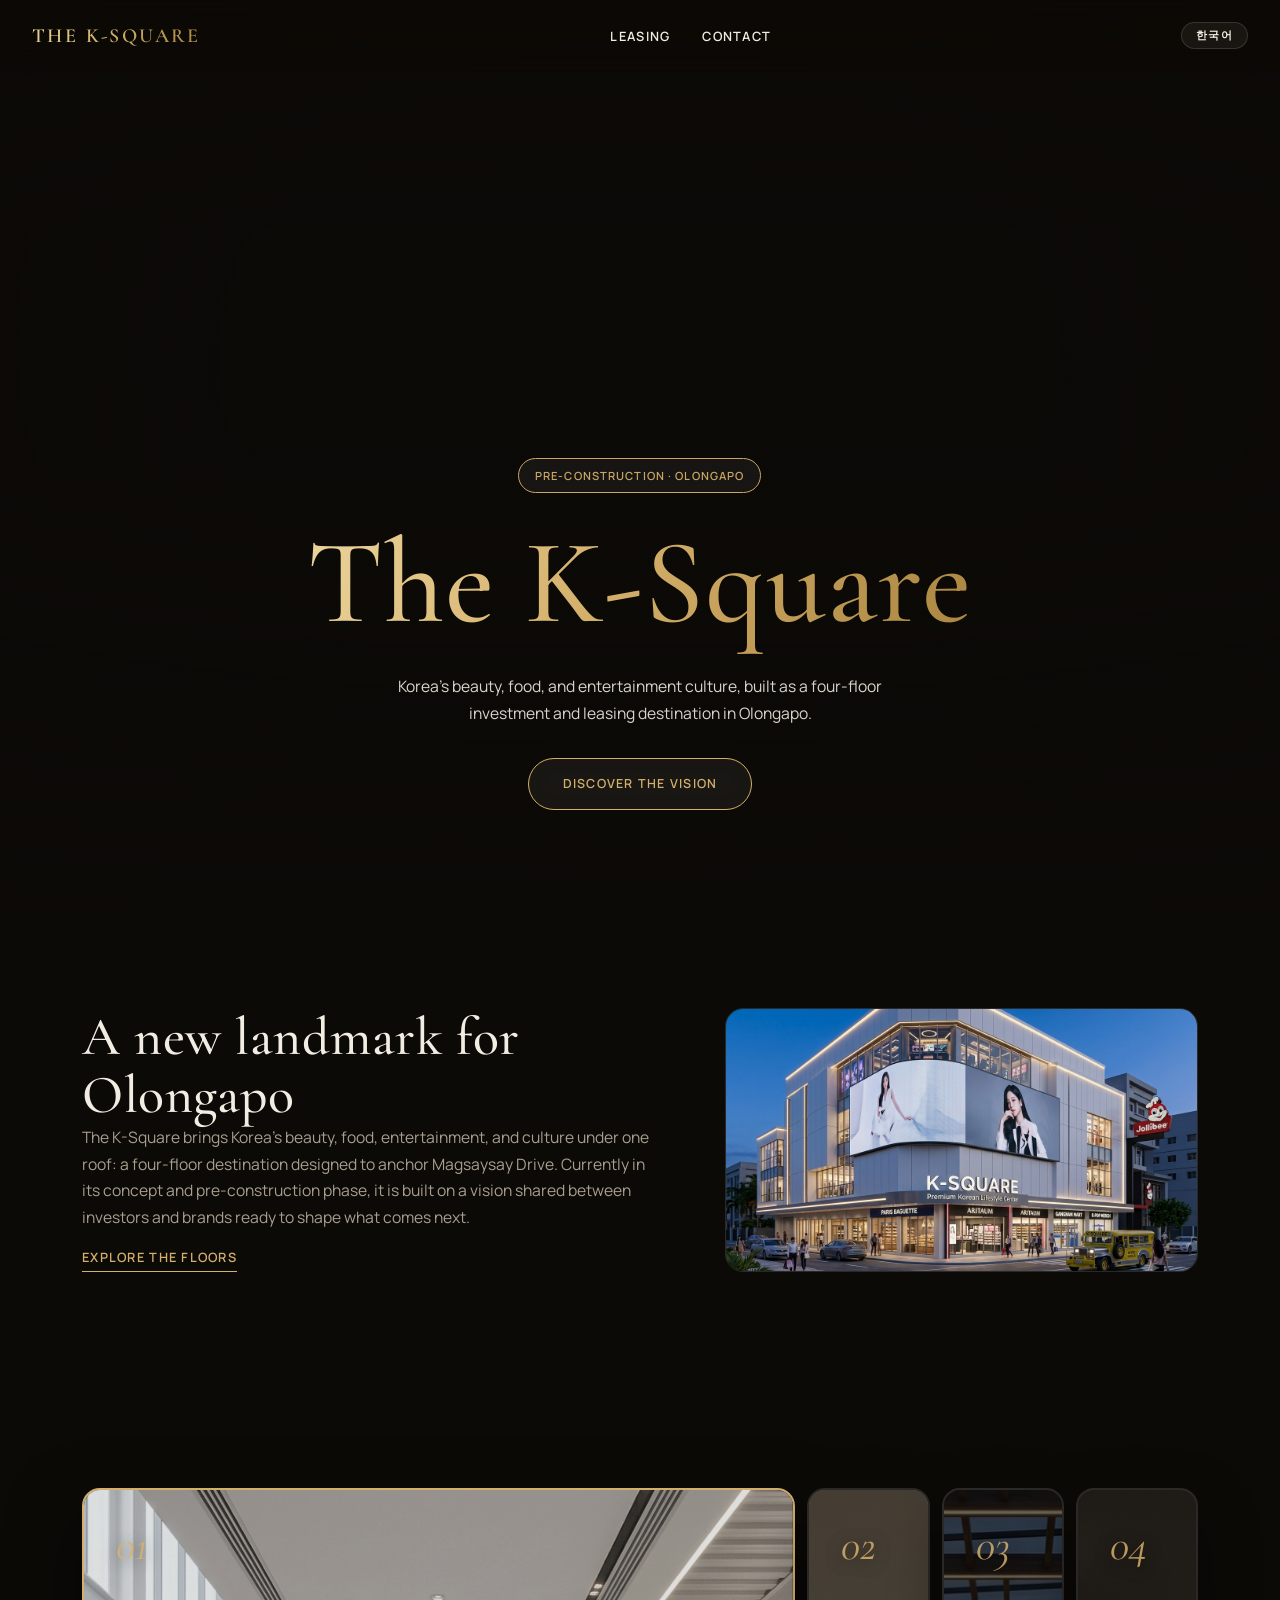
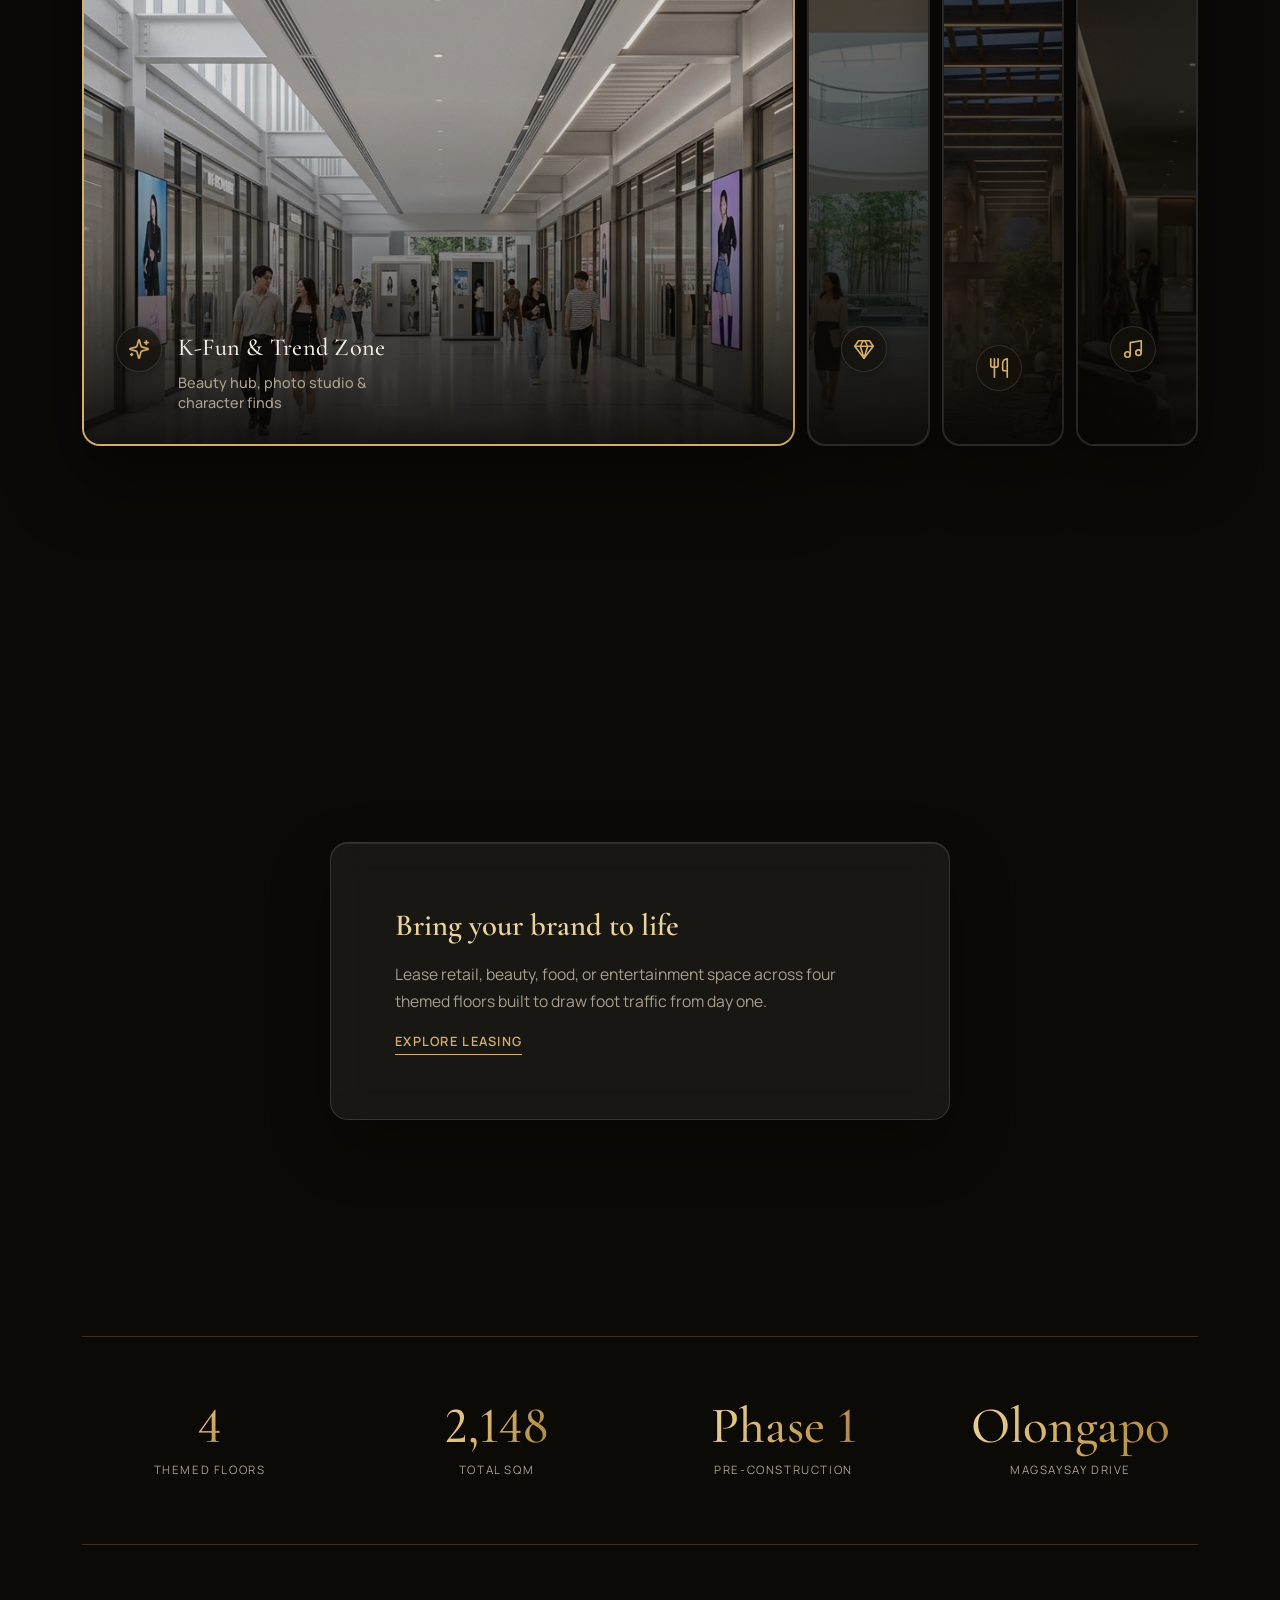
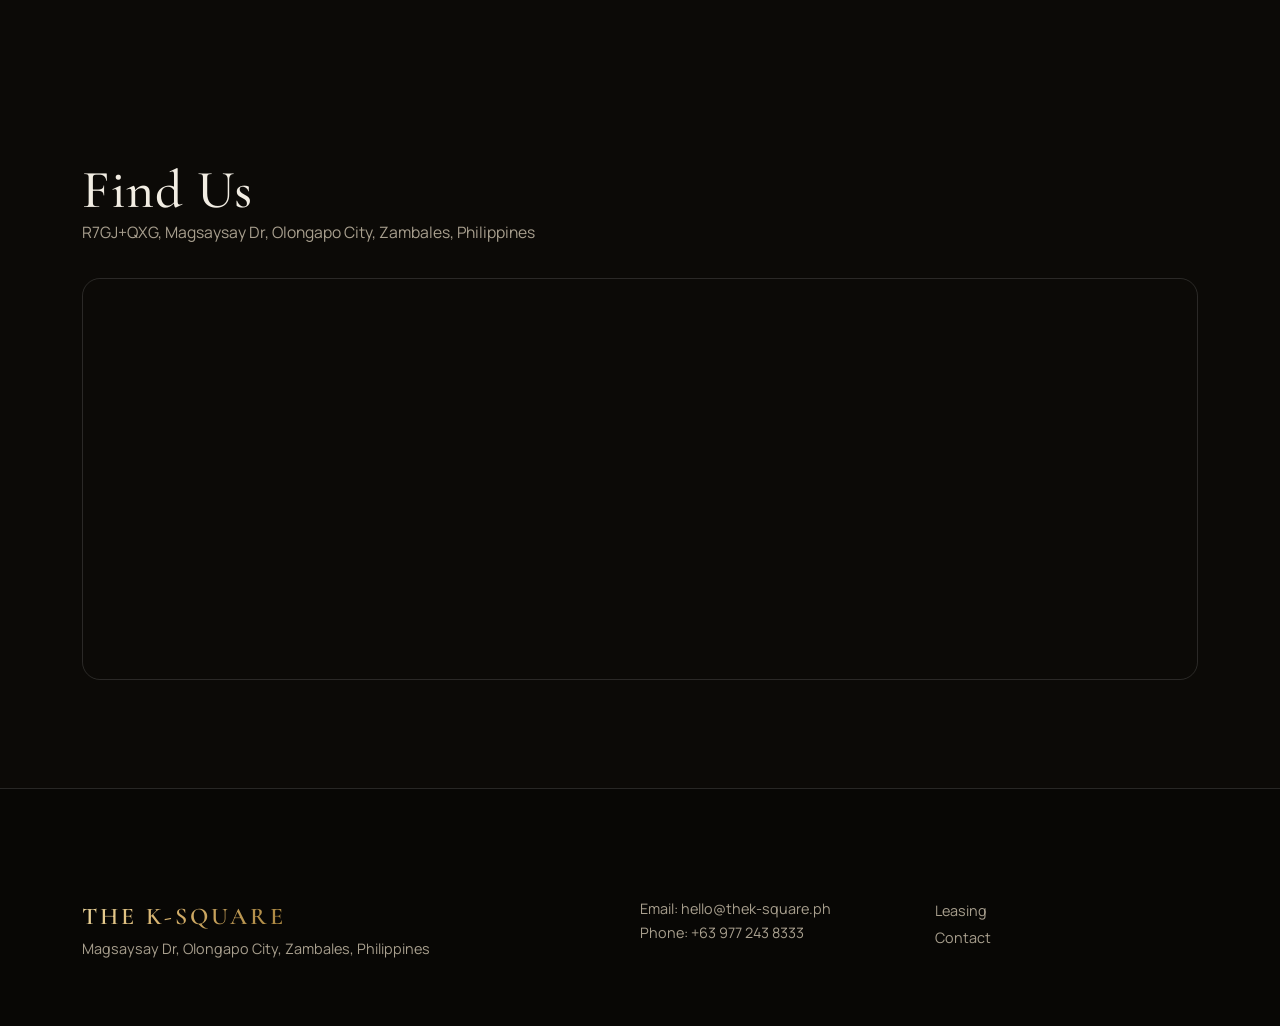
==== commit 2172e12f: "Hide investing page, replace brochure with Lease.pdf, fix mobile floor titles - Hide Investing from " ====
--- a/index.html
+++ b/index.html
@@ -19,7 +19,9 @@
     <span class="nav__logo">THE K-SQUARE</span>
     <ul class="nav__links">
       <li><a href="leasing.html" data-i18n="nav.leasing">Leasing</a></li>
+      <!-- HIDDEN(investing): unhide to restore the Investing nav link
       <li><a href="investing.html" data-i18n="nav.investing">Investing</a></li>
+      -->
       <li><a href="contact.html" data-i18n="nav.contact">Contact</a></li>
     </ul>
     <div class="nav__actions">
@@ -118,18 +120,20 @@
 
   <section class="section fork">
     <div class="container">
-      <h2 class="reveal" data-i18n="fork.title">Two ways to join The K-Square</h2>
+      <h2 class="reveal" data-i18n="fork.title">How to Join The K-Square</h2>
       <div class="fork__grid">
         <div class="fork__card reveal reveal--stagger-1">
           <h3 data-i18n="fork.brands.title">Bring your brand to life</h3>
           <p data-i18n="fork.brands.body">Lease retail, beauty, food, or entertainment space across four themed floors built to draw foot traffic from day one.</p>
           <a href="leasing.html" class="link-accent" data-i18n="fork.brands.link">Explore Leasing</a>
         </div>
+        <!-- HIDDEN(investing): unhide this card to restore the Investing fork option
         <div class="fork__card reveal reveal--stagger-2">
           <h3 data-i18n="fork.investors.title">Be part of the vision</h3>
           <p data-i18n="fork.investors.body">Join a ground-floor investment opportunity in Olongapo's first dedicated K-culture destination.</p>
           <a href="investing.html" class="link-accent" data-i18n="fork.investors.link">Explore Investing</a>
         </div>
+        -->
       </div>
     </div>
   </section>
@@ -171,7 +175,9 @@
       </div>
       <div>
         <a href="leasing.html" data-i18n="nav.leasing">Leasing</a><br>
+        <!-- HIDDEN(investing): unhide to restore the footer Investing link
         <a href="investing.html" data-i18n="nav.investing">Investing</a><br>
+        -->
         <a href="contact.html" data-i18n="nav.contact">Contact</a>
       </div>
     </div>
--- a/css/home.css
+++ b/css/home.css
@@ -232,6 +232,9 @@
   .floor-panel::before { background-color: rgba(8, 7, 5, 0.28); }
   .floor-panel__title,
   .floor-panel__sub { opacity: 1; transform: none; }
+  /* Let titles wrap instead of clipping: long EN names (e.g. "K-Beauty & Wellness Zone")
+     overflow the panel at the desktop nowrap size, so relax wrapping and trim the font on phones. */
+  .floor-panel__title { white-space: normal; font-size: 1.05rem; line-height: 1.2; }
   .floor-panel__sub { margin-left: calc(46px + var(--space-sm)); width: auto; }
 }
 
@@ -247,7 +250,9 @@
 /* ---------- Fork ---------- */
 .fork h2 { max-width: 20ch; margin-bottom: var(--space-lg); }
 .fork__grid { display: grid; grid-template-columns: 1fr; gap: var(--space-md); }
-@media (min-width: 769px) { .fork__grid { grid-template-columns: 1fr 1fr; } }
+/* HIDDEN(investing): single centered card while Investing is hidden.
+   To restore the two-column layout, swap the rule below back to: grid-template-columns: 1fr 1fr; (drop max-width/margin). */
+@media (min-width: 769px) { .fork__grid { grid-template-columns: 1fr; max-width: 620px; margin-inline: auto; } }
 .fork__card {
   background: var(--glass-bg);
   border: 1px solid var(--glass-line);
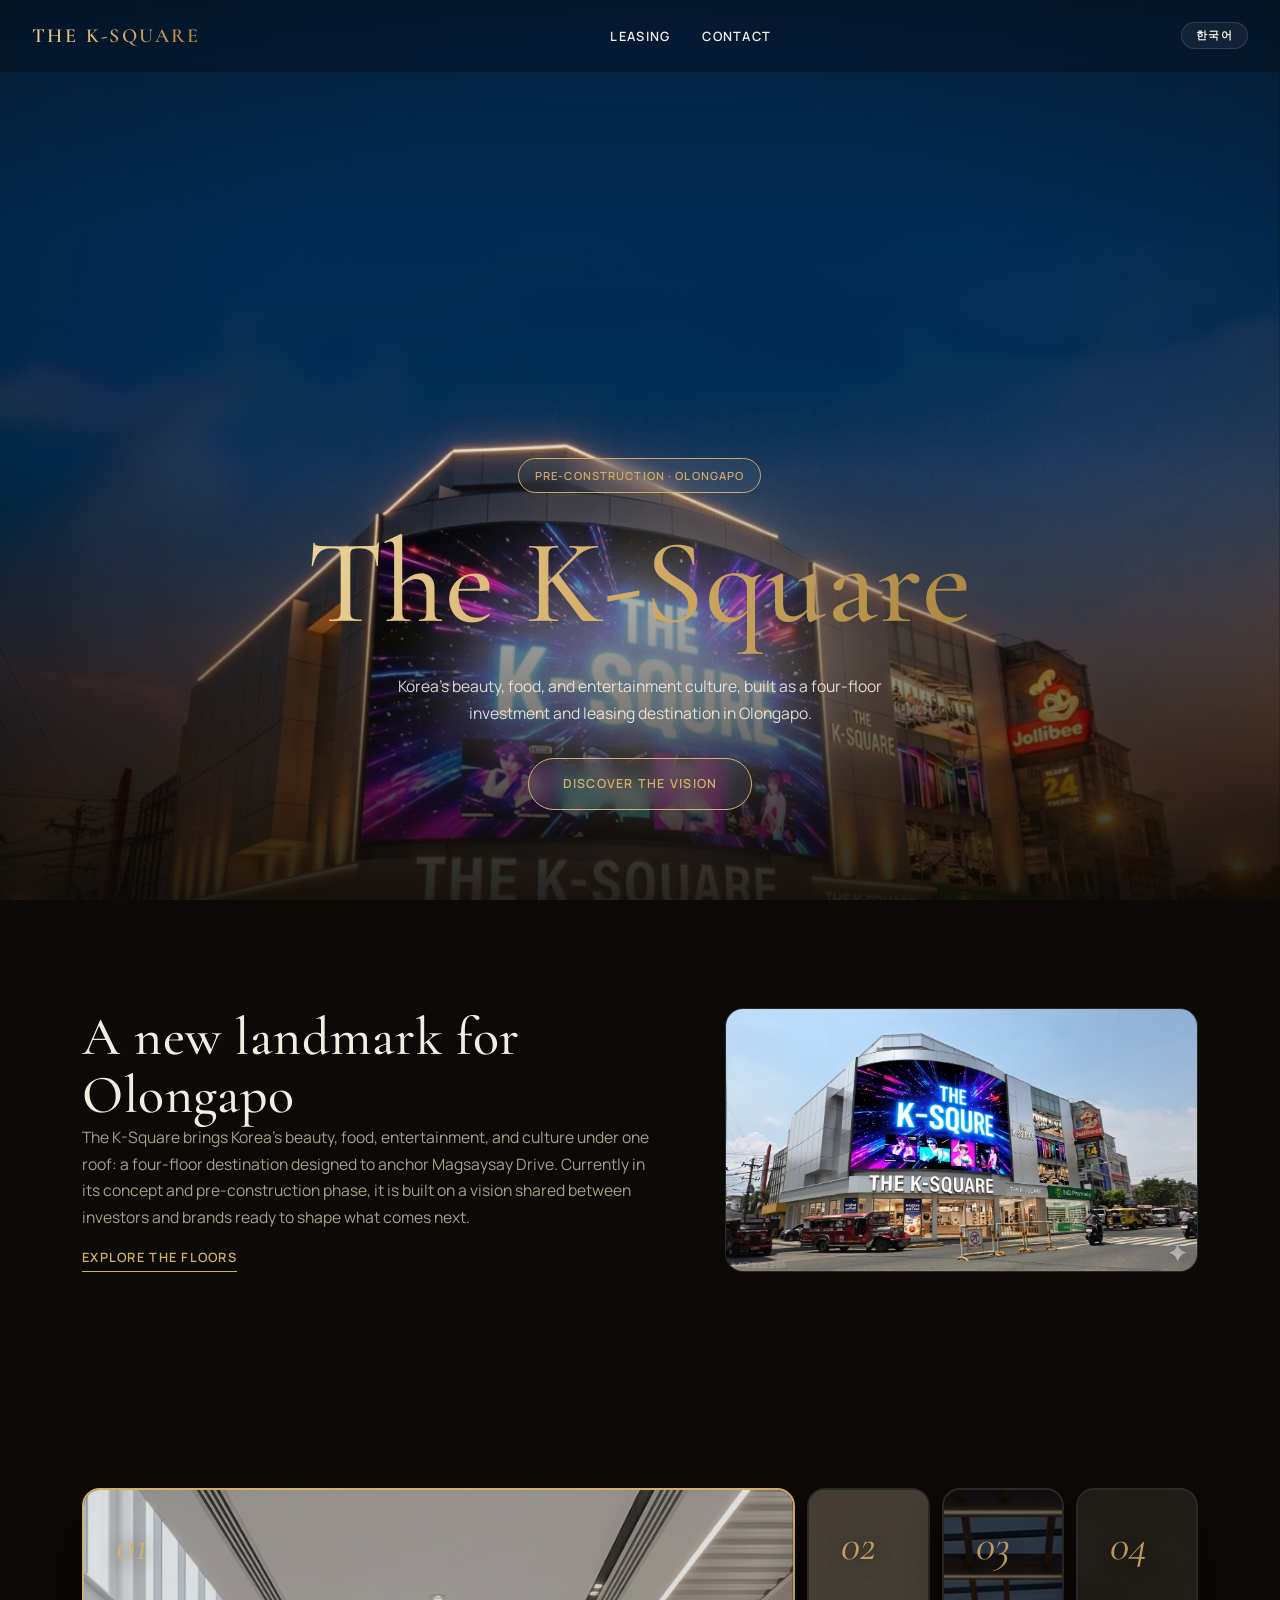
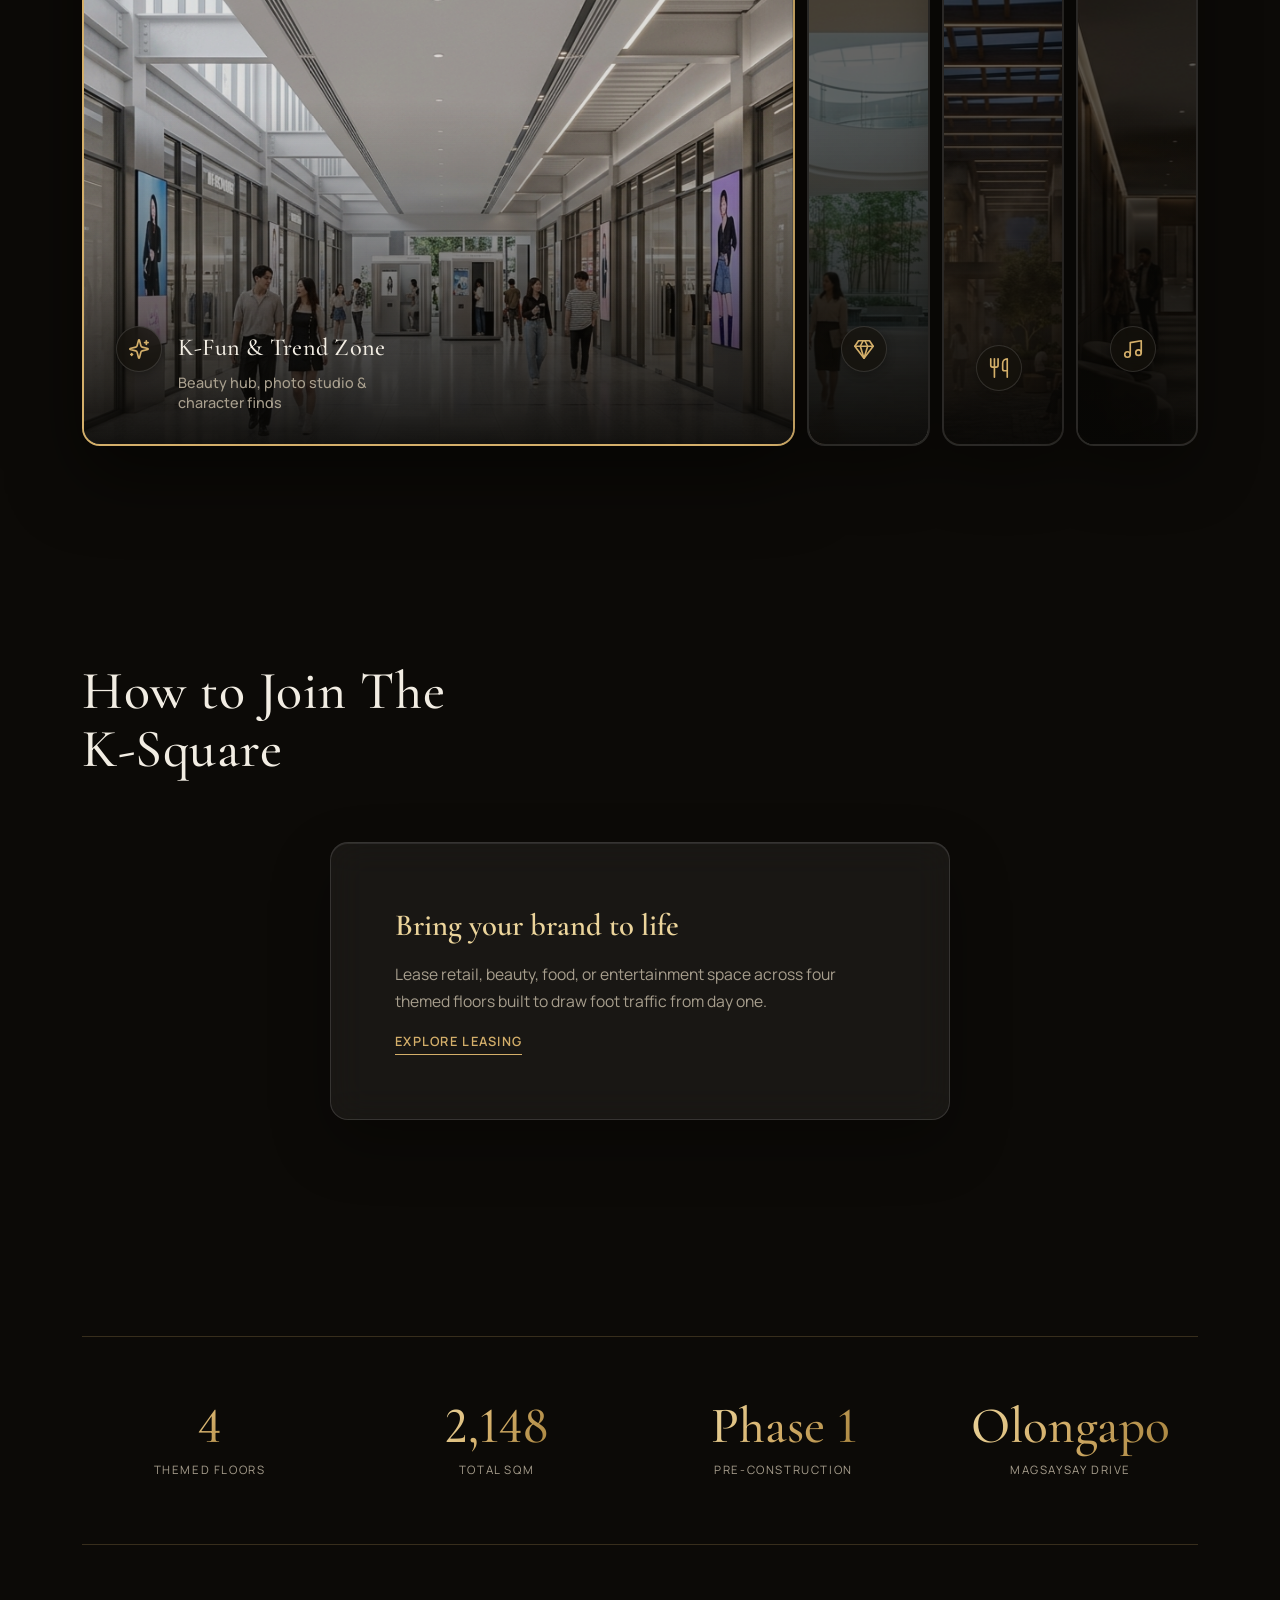
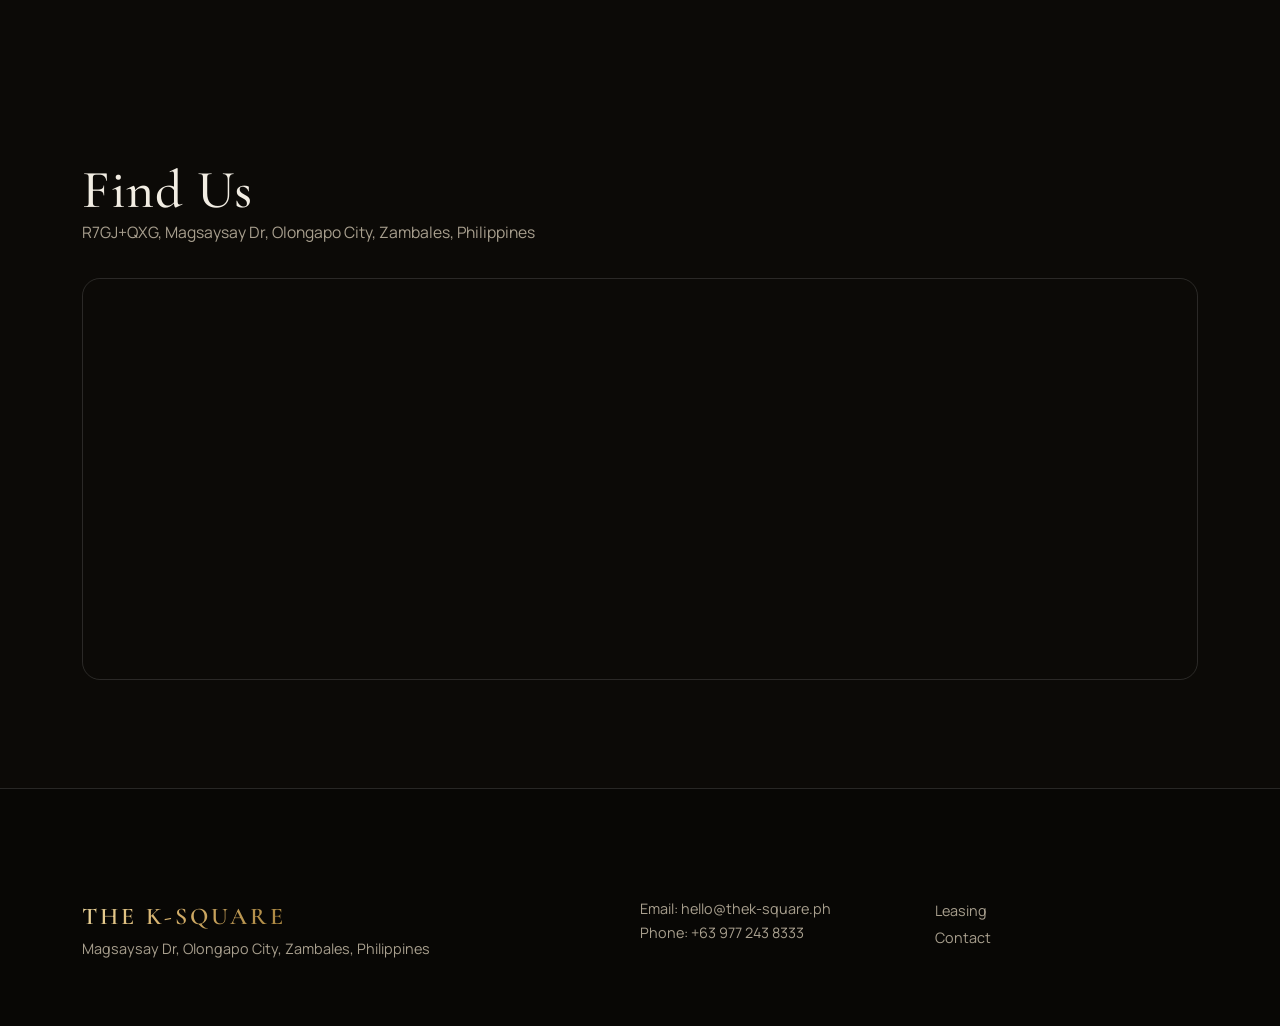
==== commit 19f84de5: "Swap hero to BuildingNight.png, vision to BuildingDay.png - Hero banner now uses BuildingNight.png (" ====
--- a/index.html
+++ b/index.html
@@ -31,13 +31,12 @@
   </nav>
 
   <section class="hero">
-    <video class="hero__media" autoplay muted loop playsinline preload="auto" aria-label="Cinematic tour of The K-Square building at night on Magsaysay Drive">
-      <source src="assets/hero.mp4" type="video/mp4">
-    </video>
+    <img class="hero__media" src="assets/BuildingNight.png" alt="The K-Square building illuminated at night on Magsaysay Drive">
+
     <div class="hero__overlay"></div>
     <div class="hero__content">
       <span class="badge hero__badge reveal" data-i18n="hero.eyebrow">Pre-Construction · Olongapo</span>
-      <h1 class="reveal reveal--stagger-1" data-i18n="hero.title">The K-Square</h1>
+      <h1 class="reveal reveal--stagger-1" data-i18n="hero.title">The K‑Square</h1>
       <p class="hero__tagline reveal reveal--stagger-2" data-i18n="hero.tagline">Korea's beauty, food, and entertainment culture, built as a four-floor investment and leasing destination in Olongapo.</p>
       <a href="#vision" class="btn btn--ghost reveal reveal--stagger-3" data-i18n="hero.cta">Discover the Vision</a>
     </div>
@@ -51,7 +50,7 @@
         <a href="leasing.html" class="link-accent" data-i18n="vision.link">Explore the floors</a>
       </div>
       <div class="vision__media reveal reveal--stagger-1">
-        <img src="assets/hero-poster.png" alt="The K-Square landmark illuminated at night on Magsaysay Drive">
+        <img src="assets/BuildingDay.png" alt="The K-Square landmark on Magsaysay Drive by day">
       </div>
     </div>
   </section>
@@ -120,7 +119,7 @@
 
   <section class="section fork">
     <div class="container">
-      <h2 class="reveal" data-i18n="fork.title">How to Join The K-Square</h2>
+      <h2 class="reveal" data-i18n="fork.title">How to Join The K‑Square</h2>
       <div class="fork__grid">
         <div class="fork__card reveal reveal--stagger-1">
           <h3 data-i18n="fork.brands.title">Bring your brand to life</h3>
--- a/css/base.css
+++ b/css/base.css
@@ -17,6 +17,10 @@
   font-weight: 500;
   line-height: 1.08;
   letter-spacing: 0.01em;
+  /* Korean breaks between any characters by default, which orphans syllables
+     (e.g. "더 케이스퀘어" -> "...퀘" / "어"). keep-all breaks only at spaces.
+     No effect on English/Latin text. */
+  word-break: keep-all;
 }
 
 /* Champagne-gold display headline (per brand reference) */
@@ -42,6 +46,7 @@
   font-size: clamp(1.15rem, 1.9vw, 1.5rem);
   line-height: 1.25;
   color: var(--color-ink);
+  word-break: keep-all;
 }
 
 p { font-size: clamp(0.98rem, 1.05vw, 1.1rem); max-width: 62ch; color: var(--color-ink-muted); }
--- a/css/components.css
+++ b/css/components.css
@@ -176,8 +176,14 @@
   mix-blend-mode: multiply;       /* lets the mat tint the white CAD background */
 }
 .plan-card__meta { display: flex; align-items: baseline; justify-content: space-between; gap: var(--space-sm); }
-.plan-card__area { font-family: var(--font-body); font-weight: 700; font-size: 0.95rem; color: var(--color-accent); }
+.plan-card__area { font-family: var(--font-body); font-weight: 700; font-size: 0.95rem; color: var(--color-accent); white-space: nowrap; }
 .plan-card__zone { font-family: var(--font-display); font-weight: 600; font-size: 1.5rem; color: var(--color-ink); }
+/* On phones the zone name + area don't share a row well ("1F · K-Fun & Trend" wraps and
+   "464 sqm" splits), so stack them: full-width zone on top, area beneath. */
+@media (max-width: 768px) {
+  .plan-card__meta { flex-direction: column; align-items: flex-start; gap: 0.25rem; }
+  .plan-card__zone { font-size: 1.3rem; }
+}
 
 /* ---------- Stats strip ---------- */
 .stats {
--- a/css/home.css
+++ b/css/home.css
@@ -232,9 +232,10 @@
   .floor-panel::before { background-color: rgba(8, 7, 5, 0.28); }
   .floor-panel__title,
   .floor-panel__sub { opacity: 1; transform: none; }
-  /* Let titles wrap instead of clipping: long EN names (e.g. "K-Beauty & Wellness Zone")
-     overflow the panel at the desktop nowrap size, so relax wrapping and trim the font on phones. */
-  .floor-panel__title { white-space: normal; font-size: 1.05rem; line-height: 1.2; }
+  /* Tighten the label so long EN titles (e.g. "K-Beauty & Wellness Zone") fit on one line
+     next to the icon instead of wrapping. Narrower padding + smaller type buys the room. */
+  .floor-panel__label { padding: 0 var(--space-sm); }
+  .floor-panel__title { white-space: normal; font-size: 1rem; line-height: 1.2; }
   .floor-panel__sub { margin-left: calc(46px + var(--space-sm)); width: auto; }
 }
 
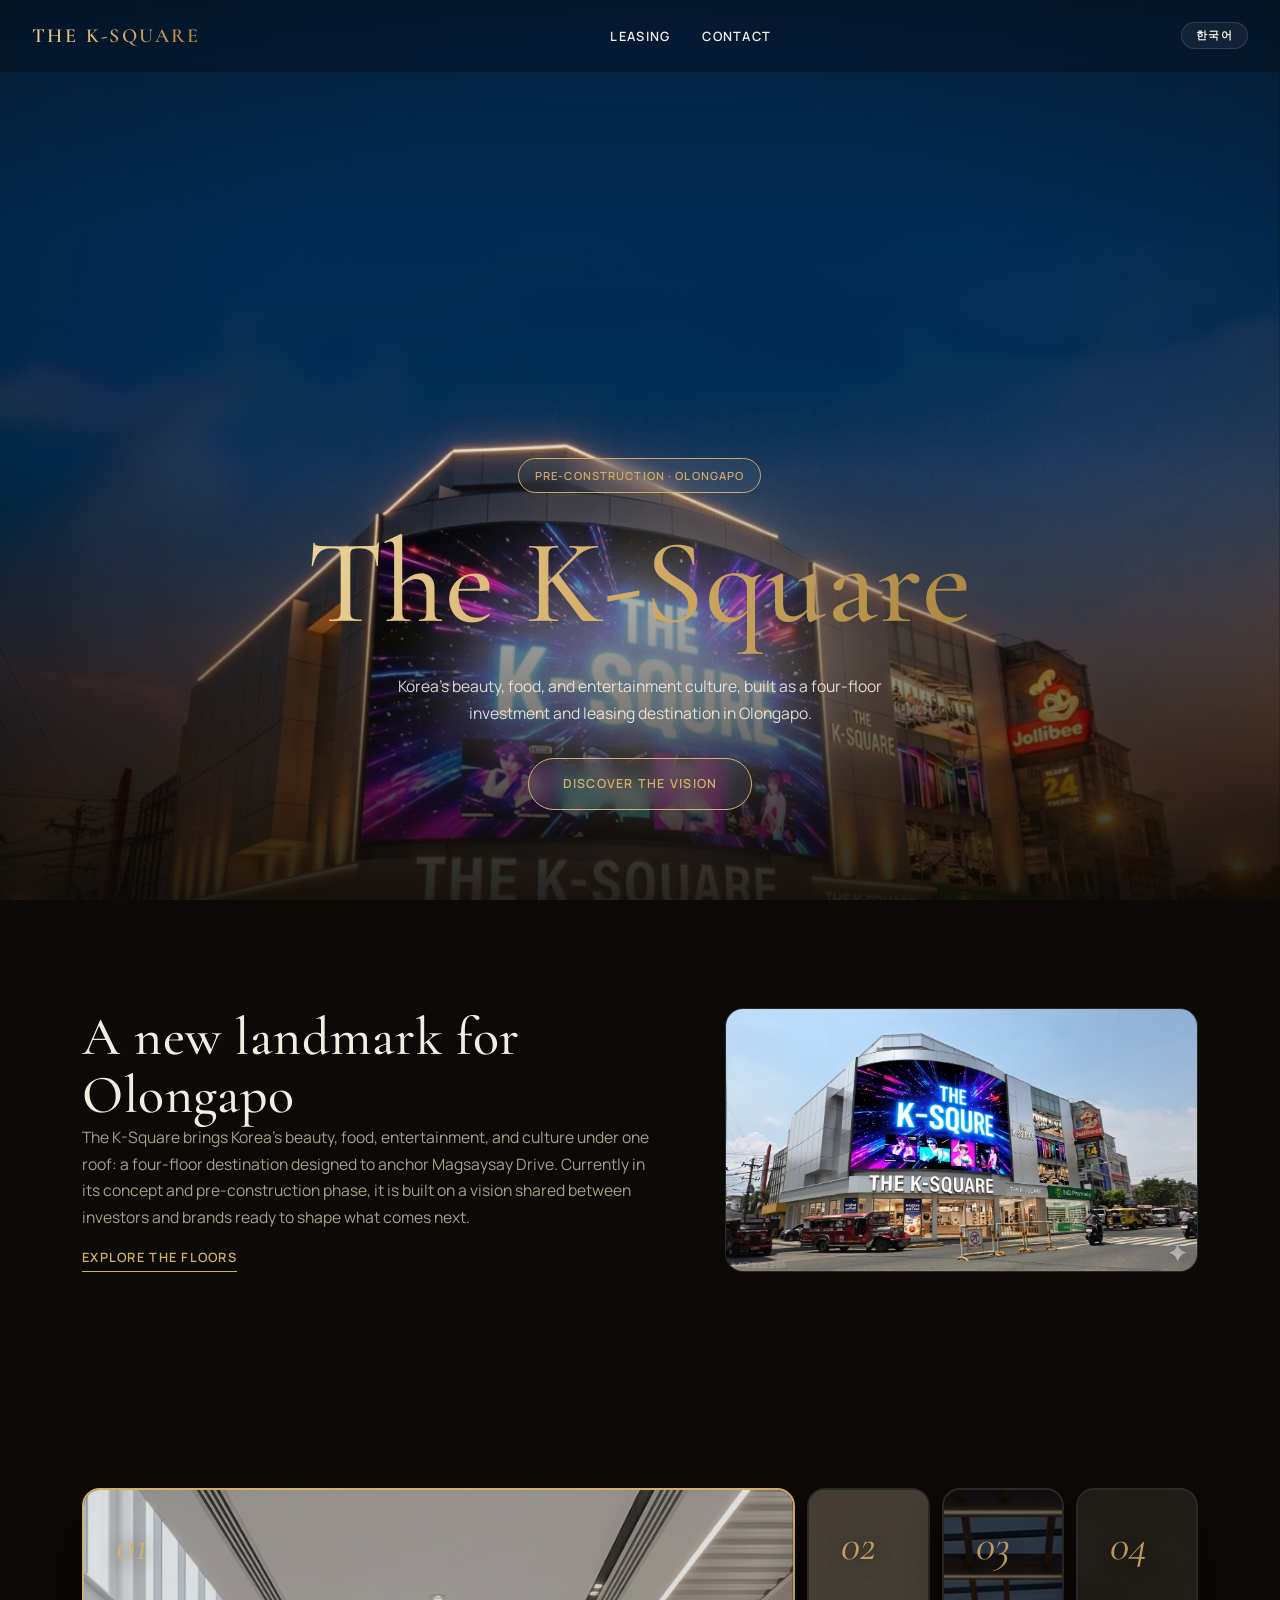
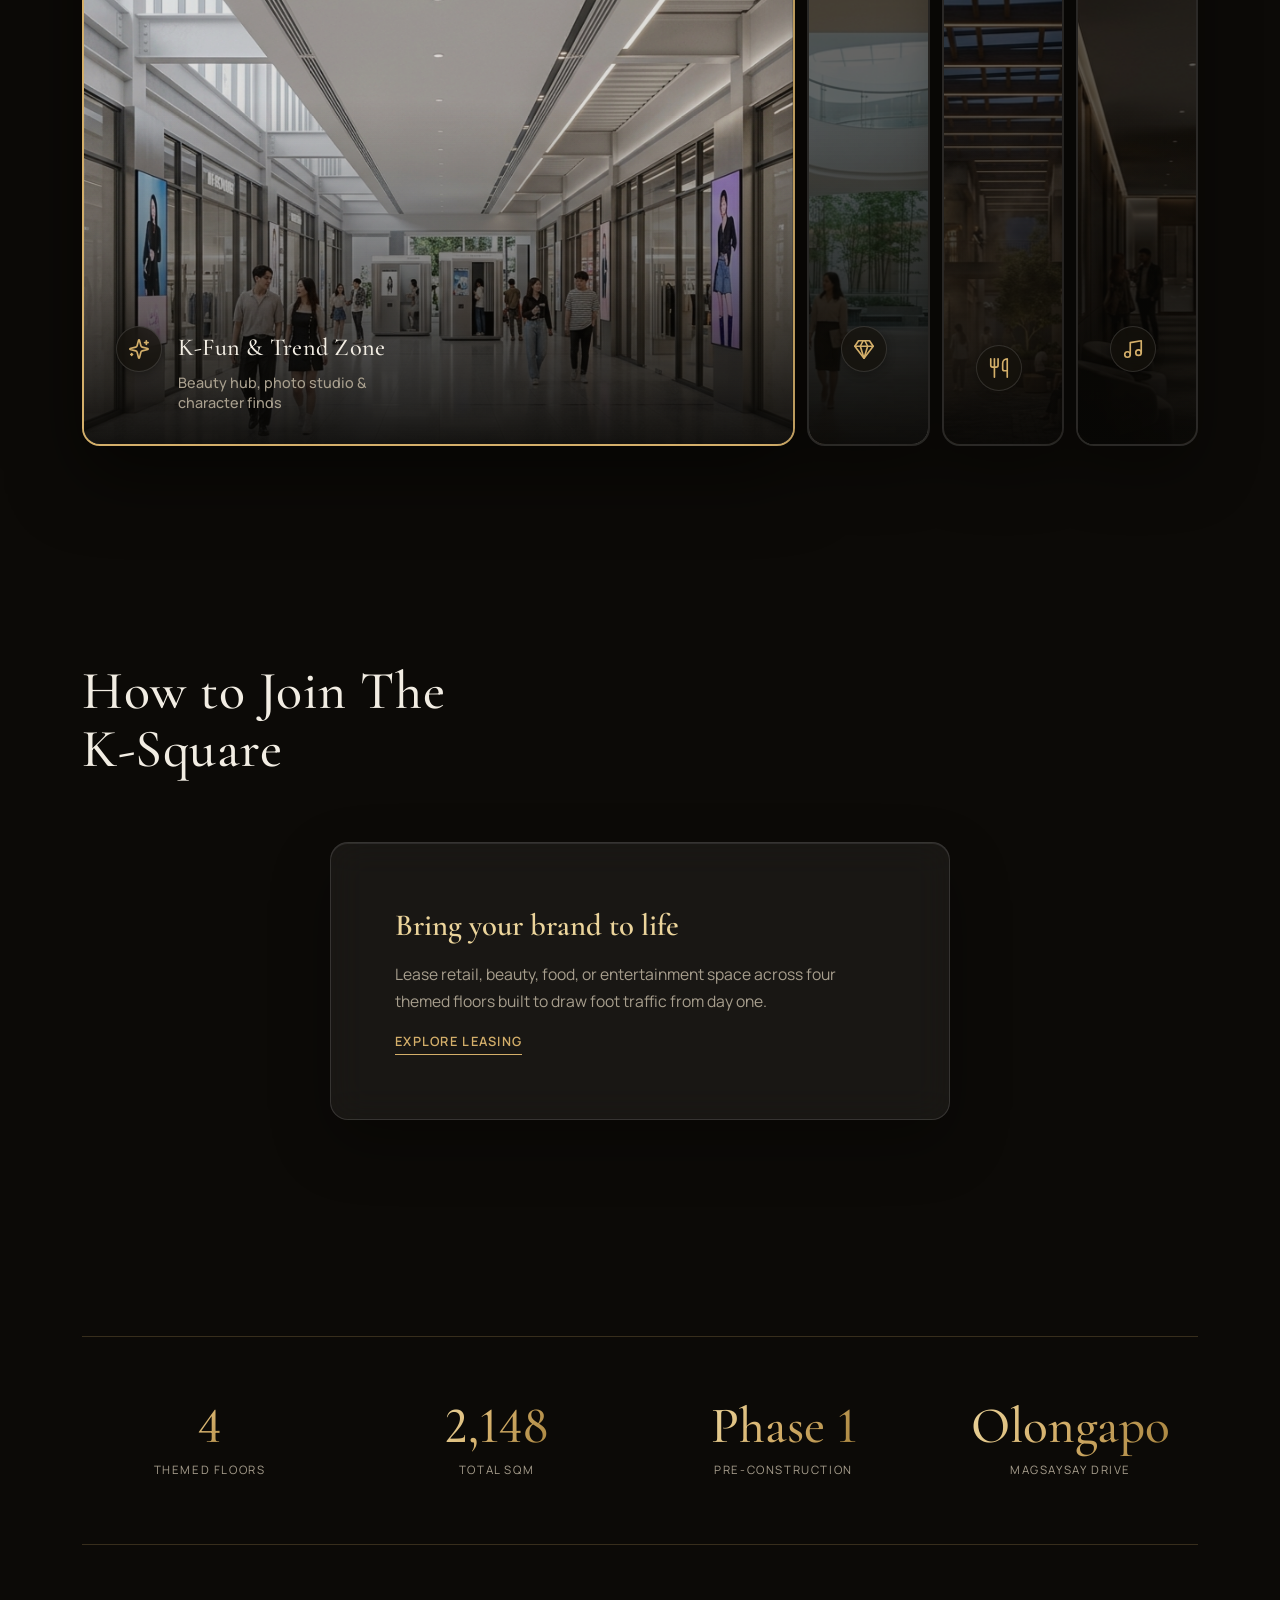
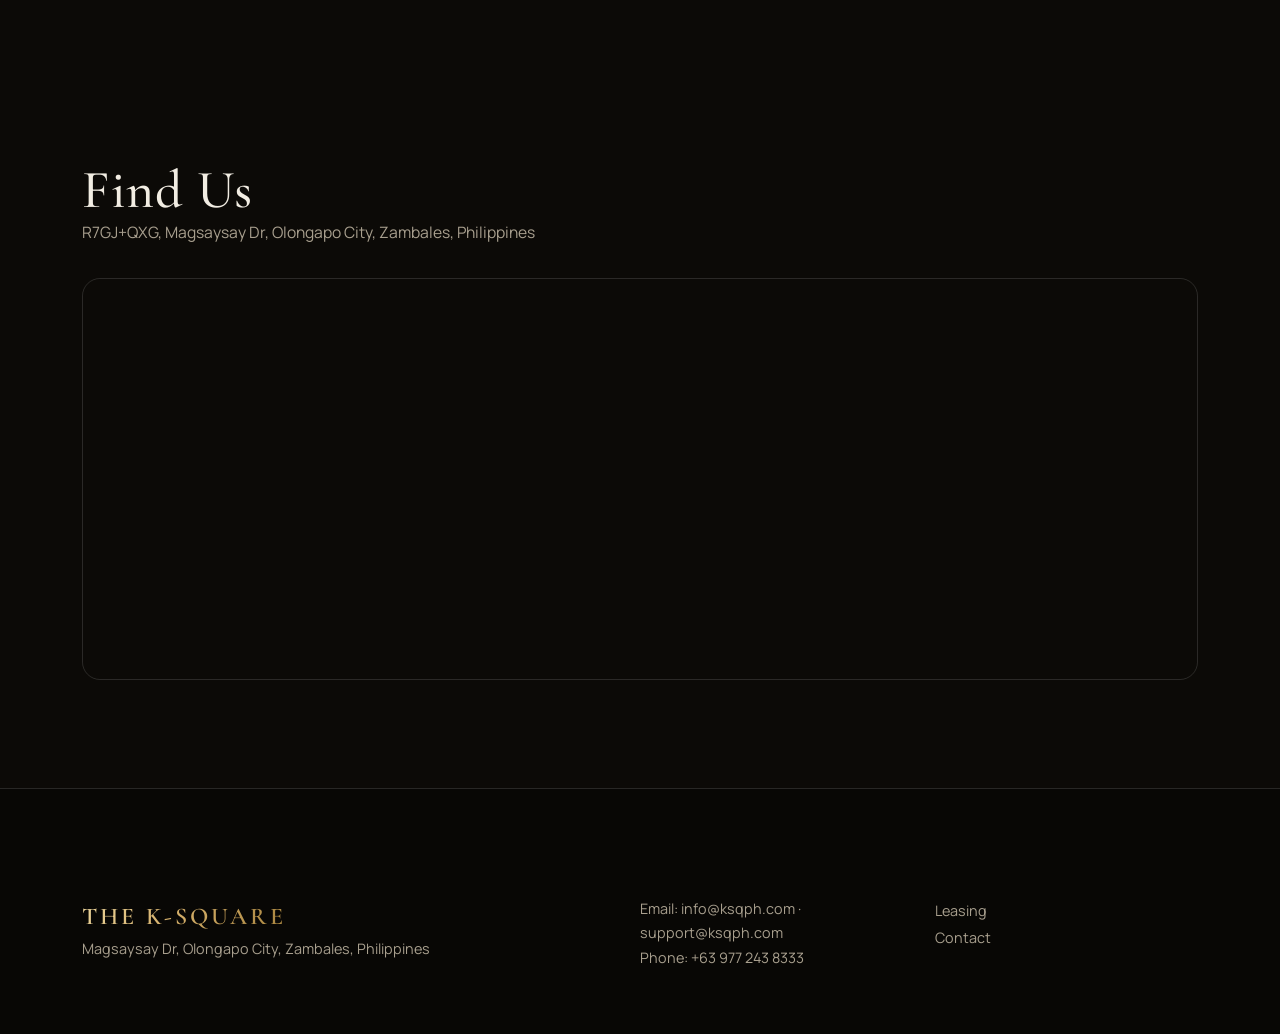
==== commit 5ff555ab: "Update contact emails to info@ksqph.com + support@ksqph.com Co-Authored-By: Claude Opus 4.8 <noreply" ====
--- a/index.html
+++ b/index.html
@@ -169,7 +169,7 @@
         <p data-i18n="footer.address">Magsaysay Dr, Olongapo City, Zambales, Philippines</p>
       </div>
       <div>
-        <p data-i18n="footer.email">Email: hello@thek-square.ph</p>
+        <p data-i18n="footer.email">Email: info@ksqph.com · support@ksqph.com</p>
         <p data-i18n="footer.phone">Phone: +63 977 243 8333</p>
       </div>
       <div>
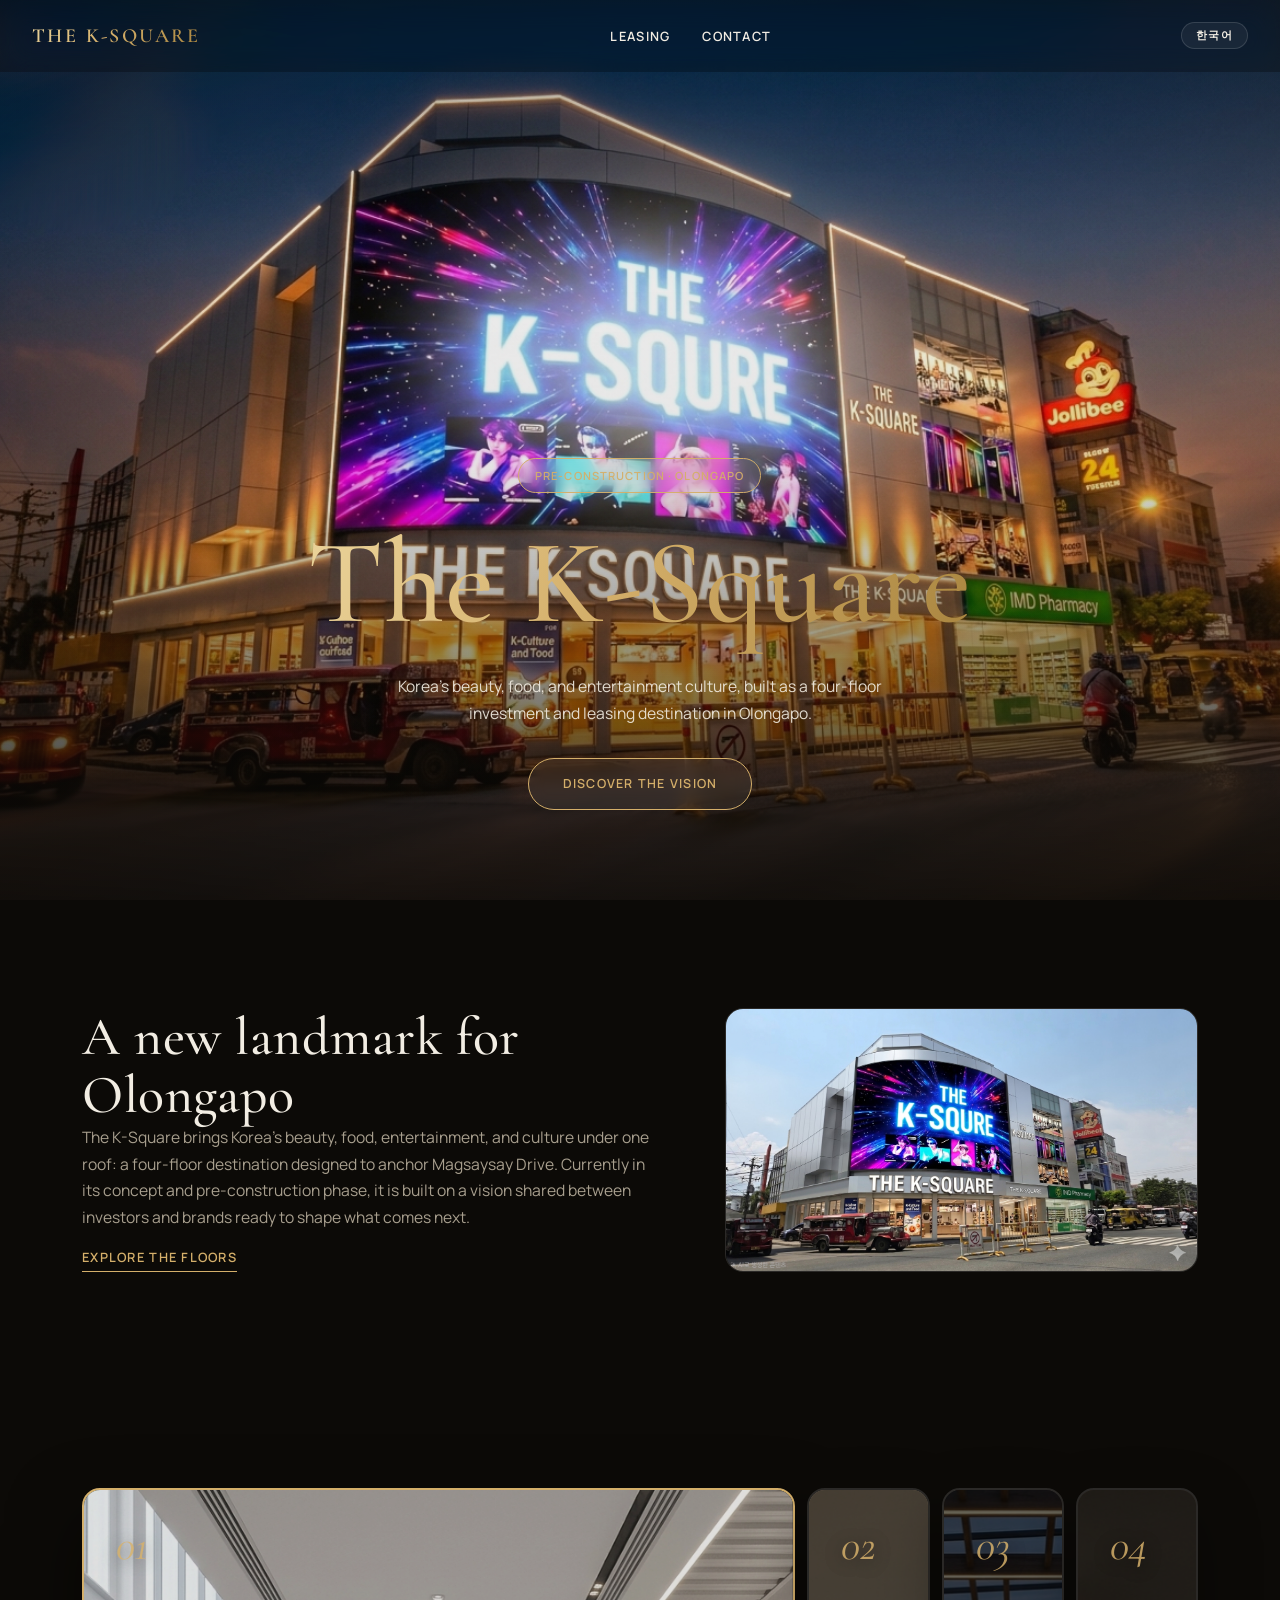
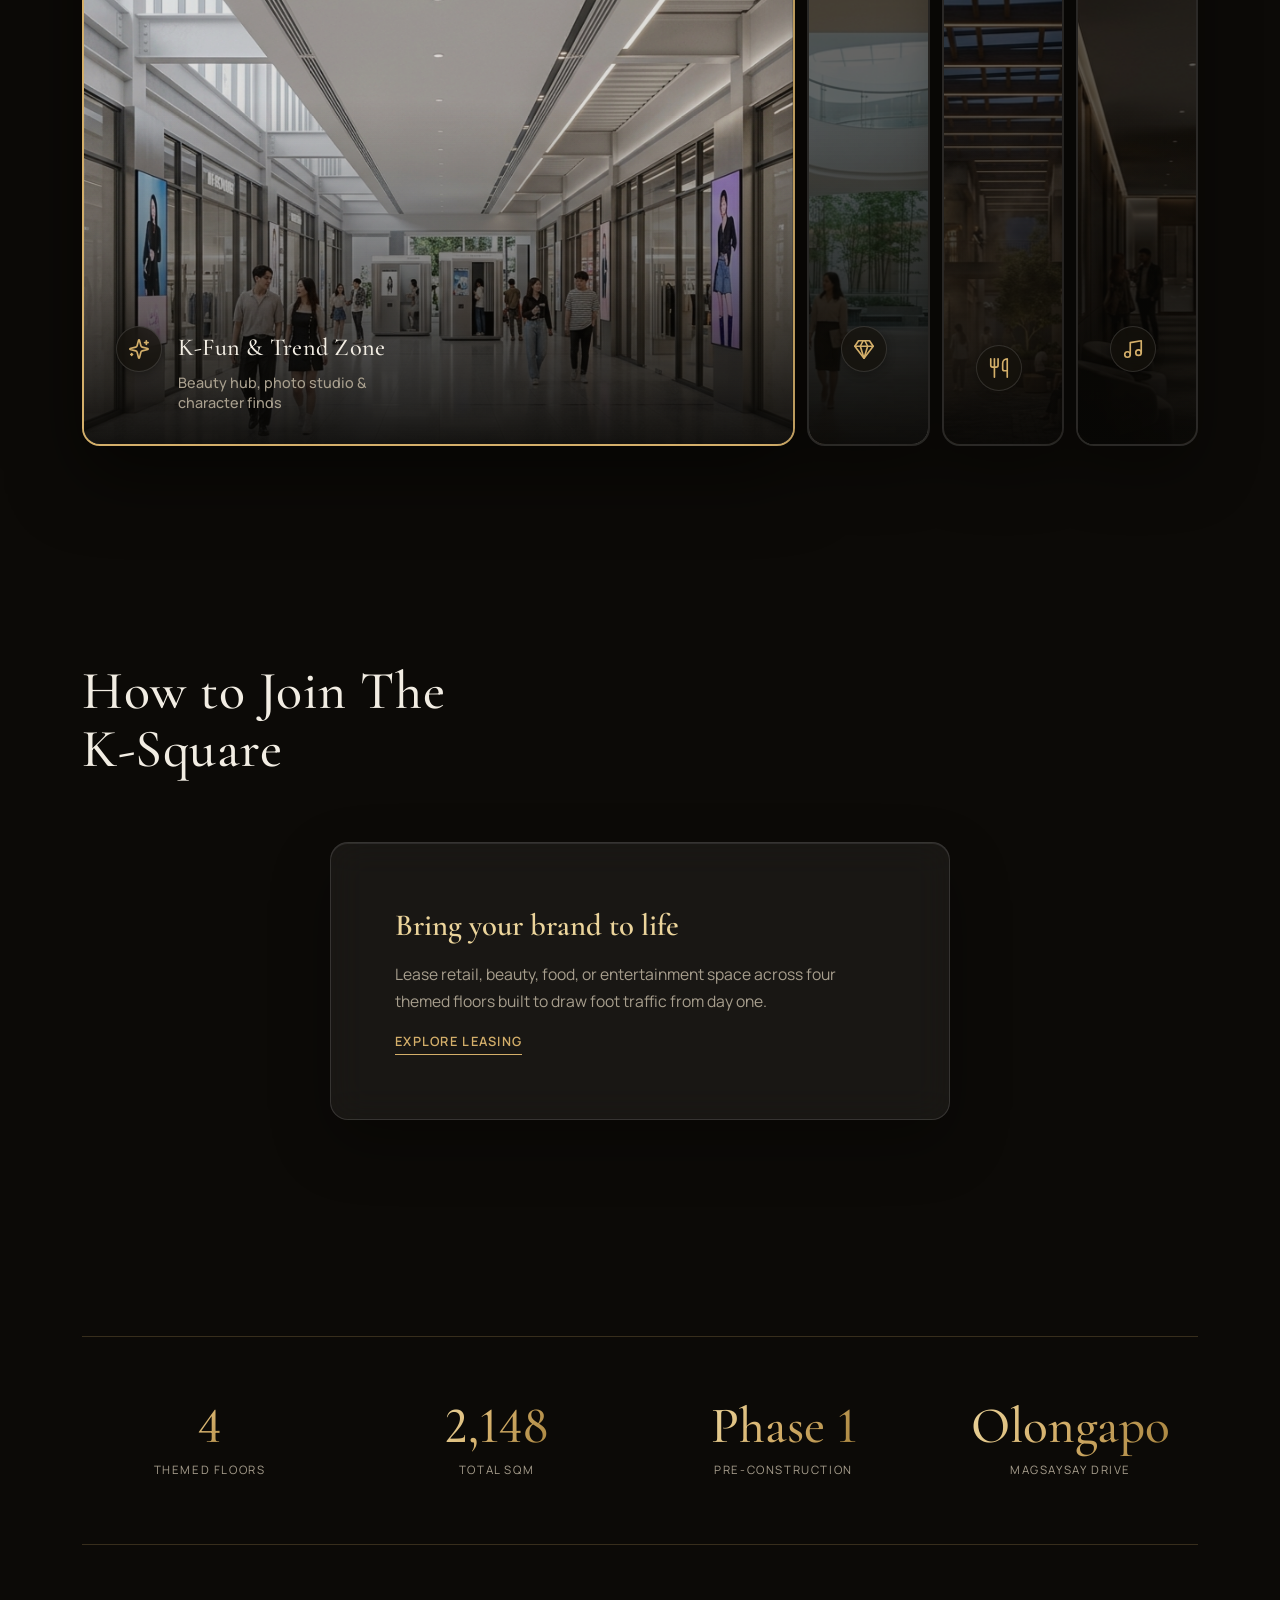
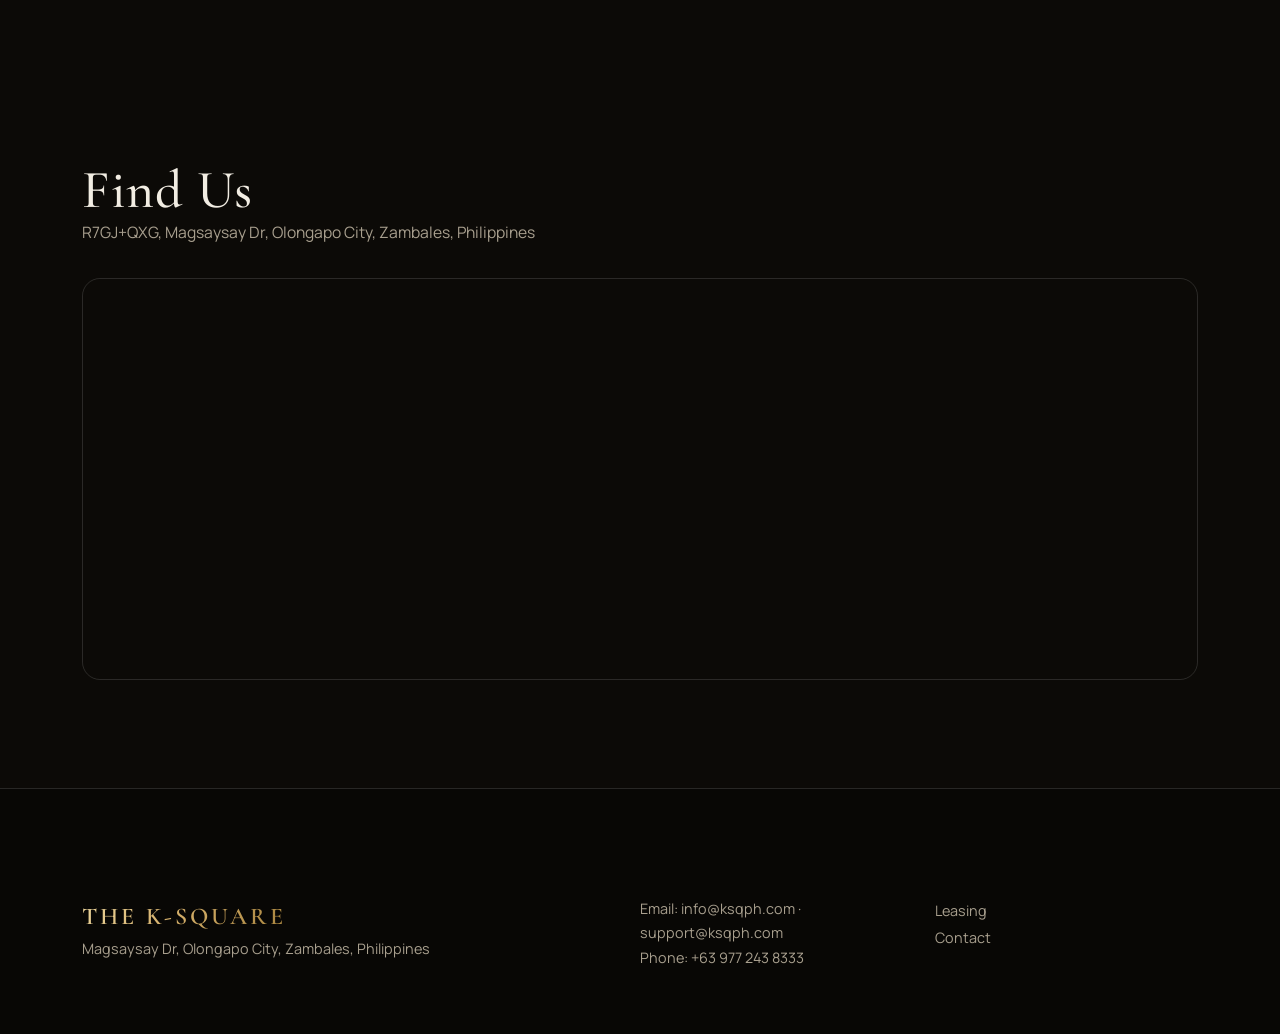
==== commit ad774597: "Switch hero image to BuildingNight1.png Co-Authored-By: Claude Opus 4.8 <noreply@anthropic.com>" ====
--- a/index.html
+++ b/index.html
@@ -31,7 +31,7 @@
   </nav>
 
   <section class="hero">
-    <img class="hero__media" src="assets/BuildingNight.png" alt="The K-Square building illuminated at night on Magsaysay Drive">
+    <img class="hero__media" src="assets/BuildingNight1.png" alt="The K-Square building illuminated at night on Magsaysay Drive">
 
     <div class="hero__overlay"></div>
     <div class="hero__content">
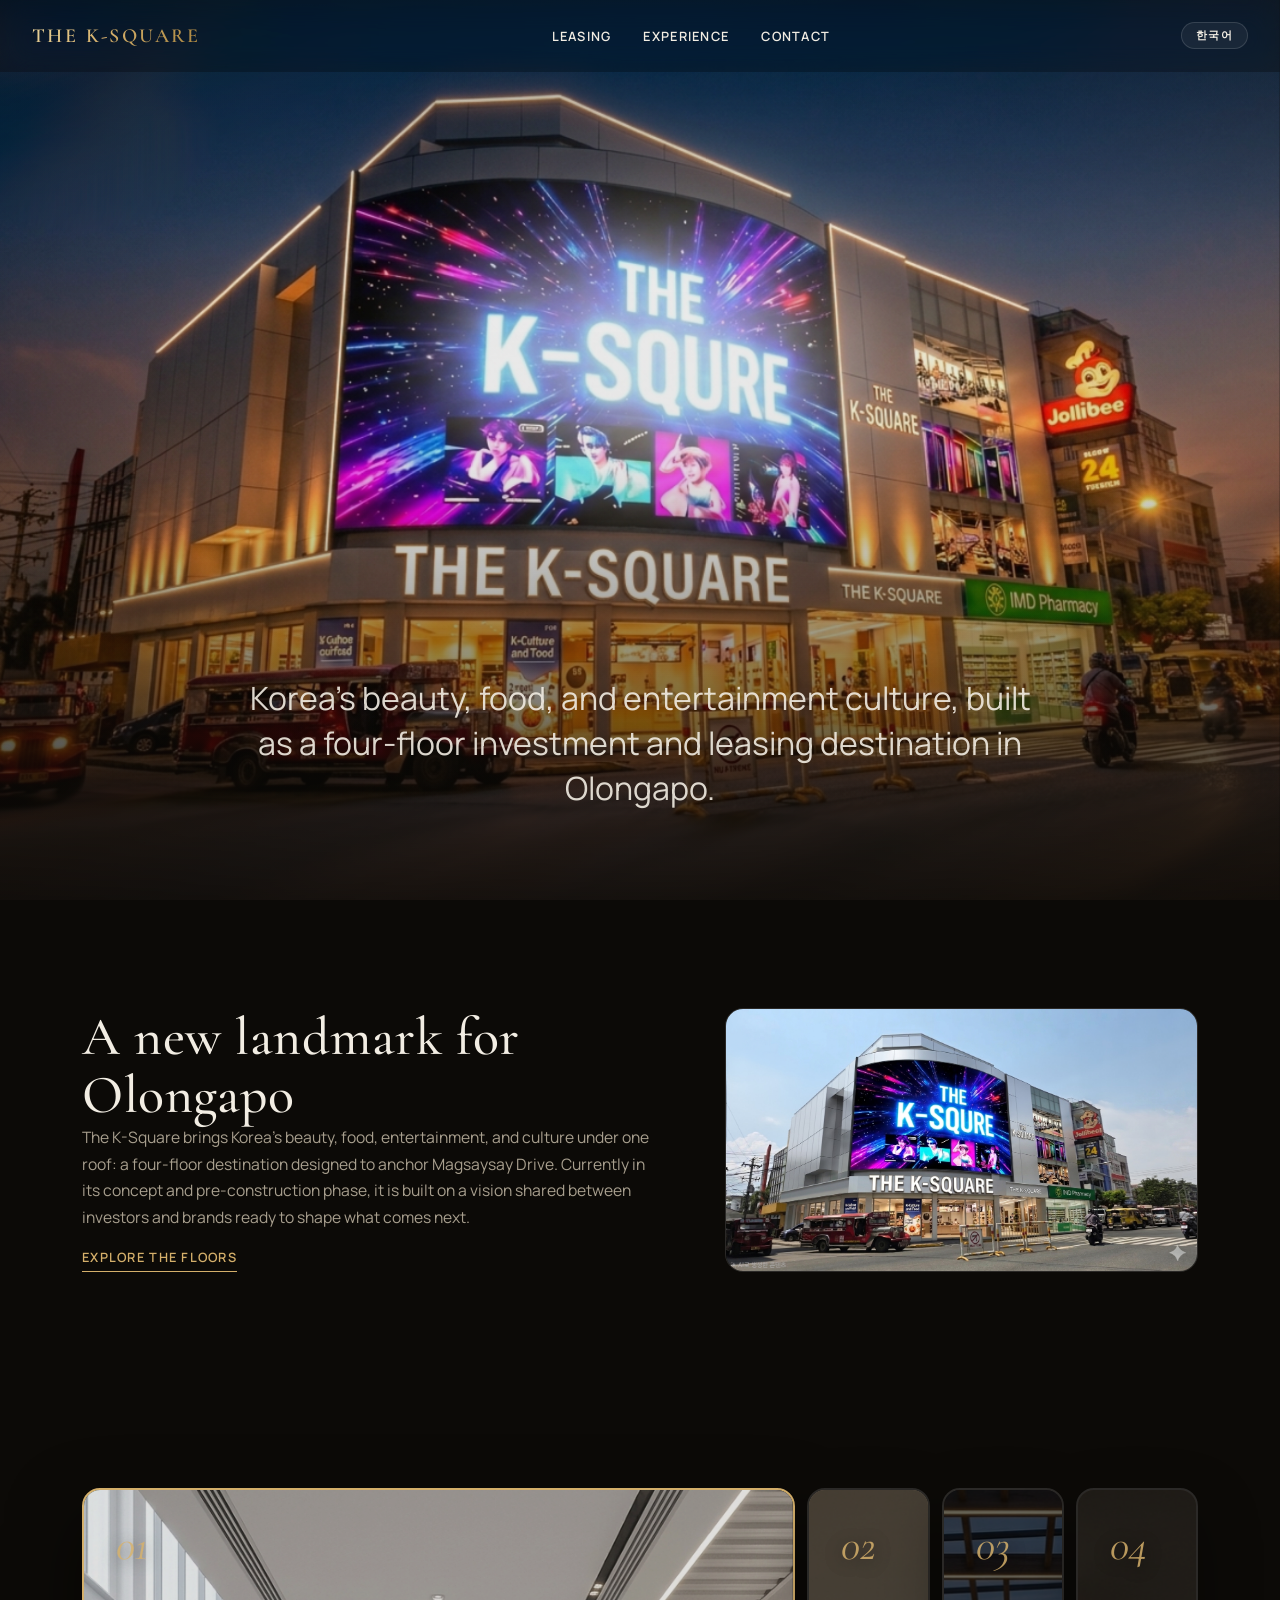
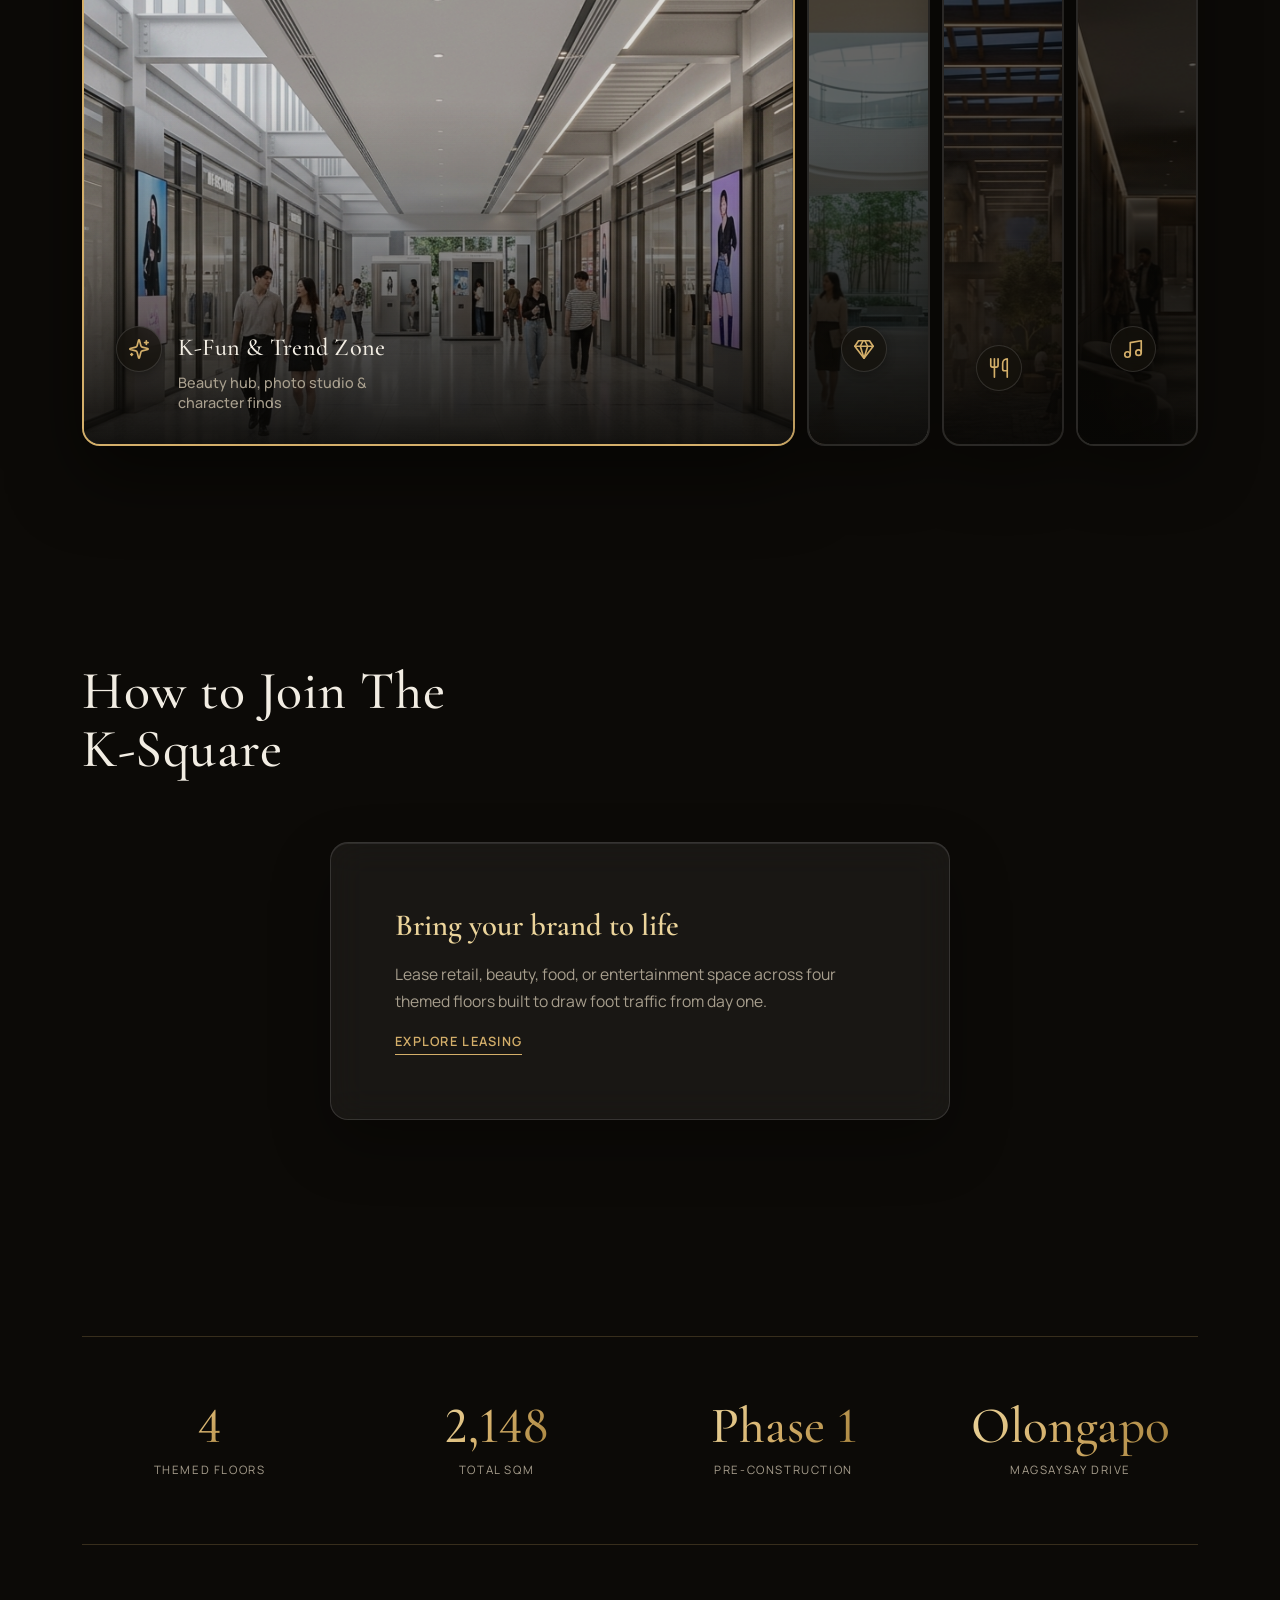
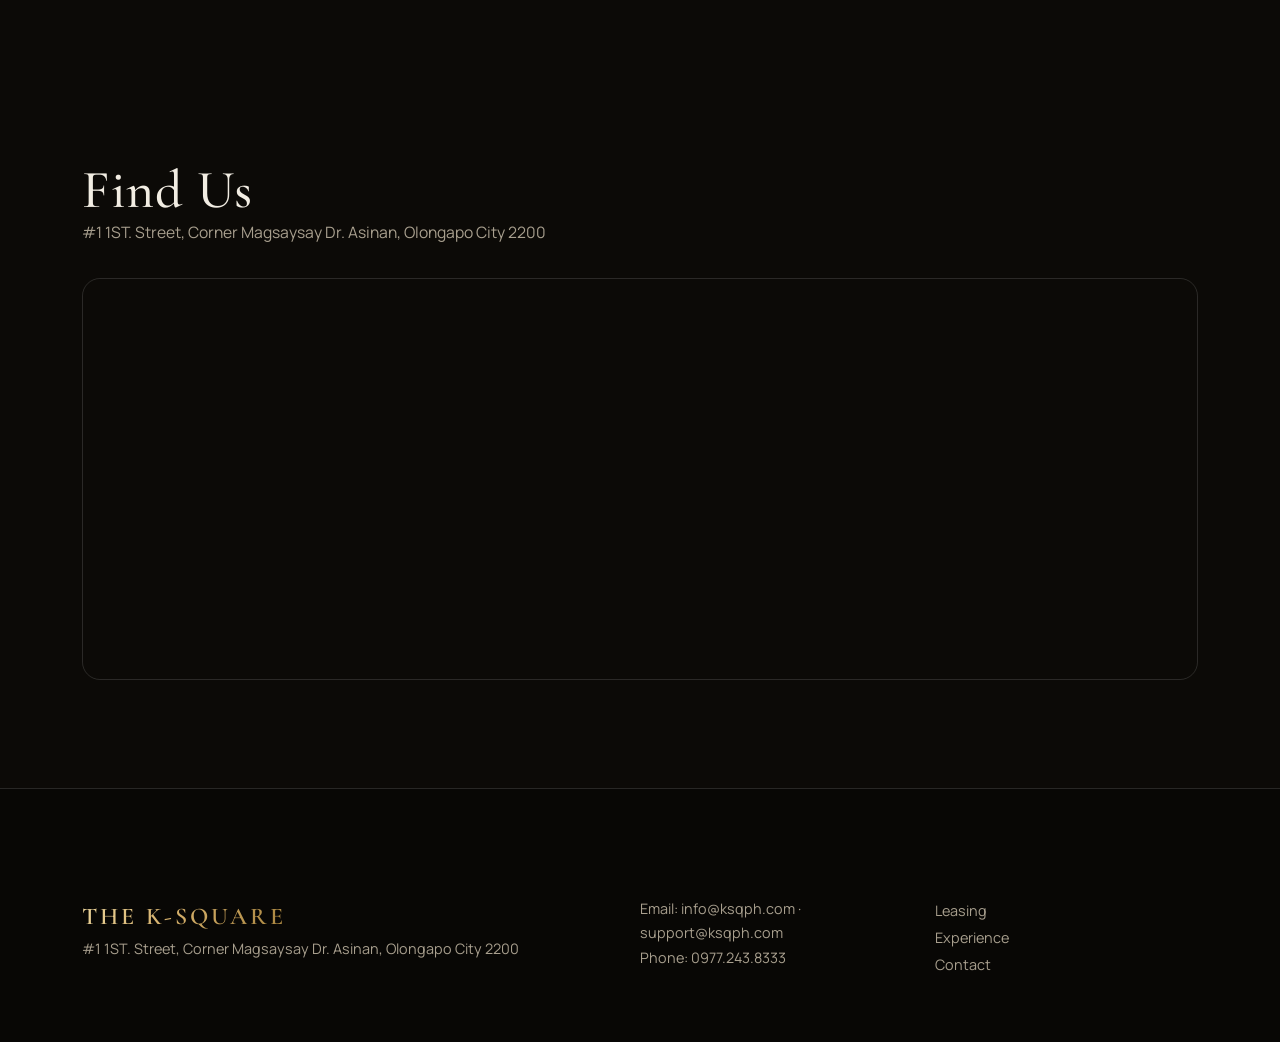
==== commit fc7a4b8f: "Simplify hero, update address/phone, add Experience gallery page Co-Authored-By: Claude Opus 4.8 <no" ====
--- a/index.html
+++ b/index.html
@@ -22,6 +22,7 @@
       <!-- HIDDEN(investing): unhide to restore the Investing nav link
       <li><a href="investing.html" data-i18n="nav.investing">Investing</a></li>
       -->
+      <li><a href="experience.html" data-i18n="nav.experience">Experience</a></li>
       <li><a href="contact.html" data-i18n="nav.contact">Contact</a></li>
     </ul>
     <div class="nav__actions">
@@ -35,10 +36,7 @@
 
     <div class="hero__overlay"></div>
     <div class="hero__content">
-      <span class="badge hero__badge reveal" data-i18n="hero.eyebrow">Pre-Construction · Olongapo</span>
-      <h1 class="reveal reveal--stagger-1" data-i18n="hero.title">The K‑Square</h1>
-      <p class="hero__tagline reveal reveal--stagger-2" data-i18n="hero.tagline">Korea's beauty, food, and entertainment culture, built as a four-floor investment and leasing destination in Olongapo.</p>
-      <a href="#vision" class="btn btn--ghost reveal reveal--stagger-3" data-i18n="hero.cta">Discover the Vision</a>
+      <p class="hero__tagline reveal reveal--stagger-1" data-i18n="hero.tagline">Korea's beauty, food, and entertainment culture, built as a four-floor investment and leasing destination in Olongapo.</p>
     </div>
   </section>
 
@@ -151,10 +149,10 @@
   <section class="section location">
     <div class="container">
       <h2 class="reveal" data-i18n="location.title">Find Us</h2>
-      <p class="reveal reveal--stagger-1" data-i18n="location.address">R7GJ+QXG, Magsaysay Dr, Olongapo City, Zambales, Philippines</p>
+      <p class="reveal reveal--stagger-1" data-i18n="location.address">#1 1ST. Street, Corner Magsaysay Dr. Asinan, Olongapo City 2200</p>
       <div class="location__map reveal reveal--stagger-2">
         <iframe
-          src="https://maps.google.com/maps?q=R7GJ%2BQXG+Magsaysay+Dr%2C+Olongapo+City%2C+Zambales&output=embed"
+          src="https://maps.google.com/maps?q=1st+Street+corner+Magsaysay+Drive%2C+Asinan%2C+Olongapo+City%2C+2200%2C+Philippines&output=embed"
           width="100%" height="400" style="border:0;" loading="lazy"
           referrerpolicy="no-referrer-when-downgrade"
           title="Map of The K-Square location"></iframe>
@@ -166,17 +164,18 @@
     <div class="container footer__grid">
       <div>
         <span class="nav__logo">THE K-SQUARE</span>
-        <p data-i18n="footer.address">Magsaysay Dr, Olongapo City, Zambales, Philippines</p>
+        <p data-i18n="footer.address">#1 1ST. Street, Corner Magsaysay Dr. Asinan, Olongapo City 2200</p>
       </div>
       <div>
         <p data-i18n="footer.email">Email: info@ksqph.com · support@ksqph.com</p>
-        <p data-i18n="footer.phone">Phone: +63 977 243 8333</p>
+        <p data-i18n="footer.phone">Phone: 0977.243.8333</p>
       </div>
       <div>
         <a href="leasing.html" data-i18n="nav.leasing">Leasing</a><br>
         <!-- HIDDEN(investing): unhide to restore the footer Investing link
         <a href="investing.html" data-i18n="nav.investing">Investing</a><br>
         -->
+        <a href="experience.html" data-i18n="nav.experience">Experience</a><br>
         <a href="contact.html" data-i18n="nav.contact">Contact</a>
       </div>
     </div>
--- a/css/home.css
+++ b/css/home.css
@@ -45,9 +45,11 @@
 }
 .hero__tagline {
   color: var(--color-ink);
-  opacity: 0.9;
-  max-width: 52ch;
-  margin: 0 auto var(--space-md);
+  opacity: 0.95;
+  max-width: 40ch;
+  margin: 0 auto;
+  font-size: clamp(1.35rem, 2.8vw, 2rem);
+  line-height: 1.4;
 }
 .hero__tagline:not(.reveal),
 .hero__tagline.reveal--visible { opacity: 0.9; }
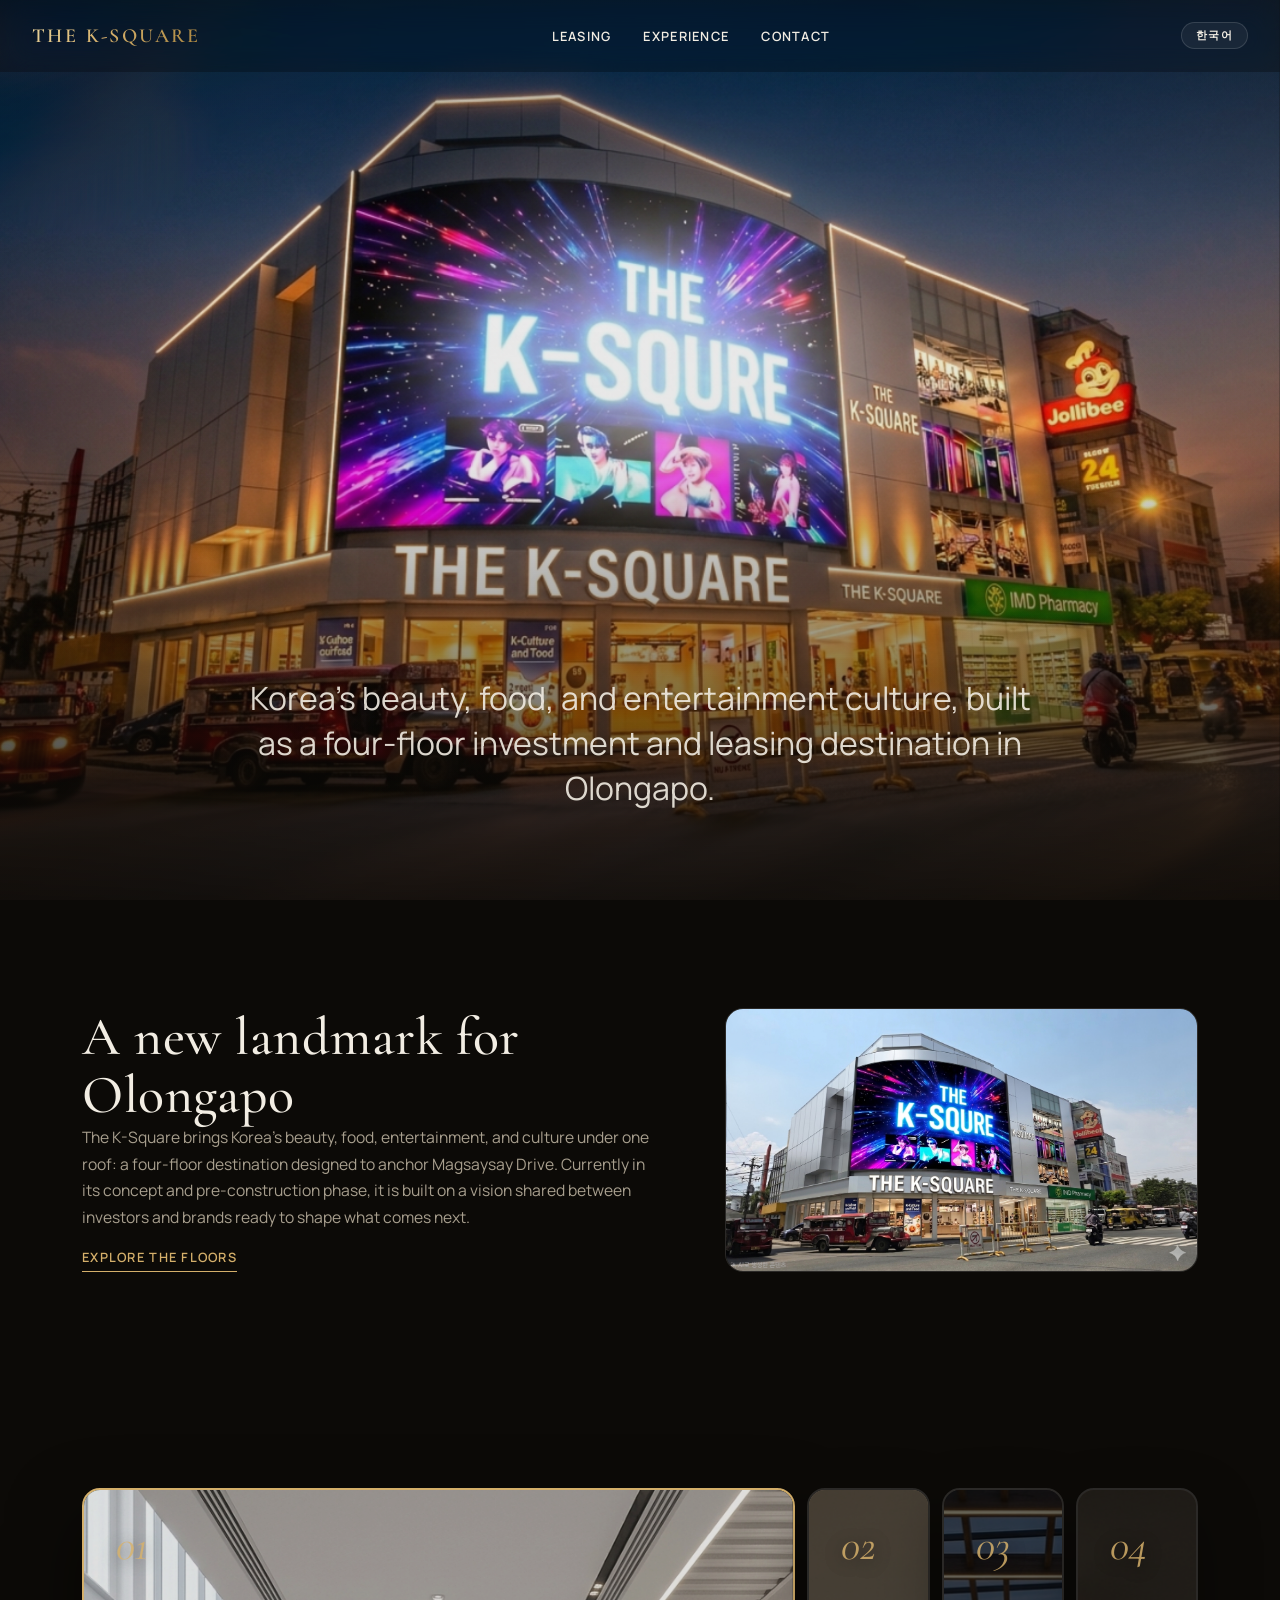
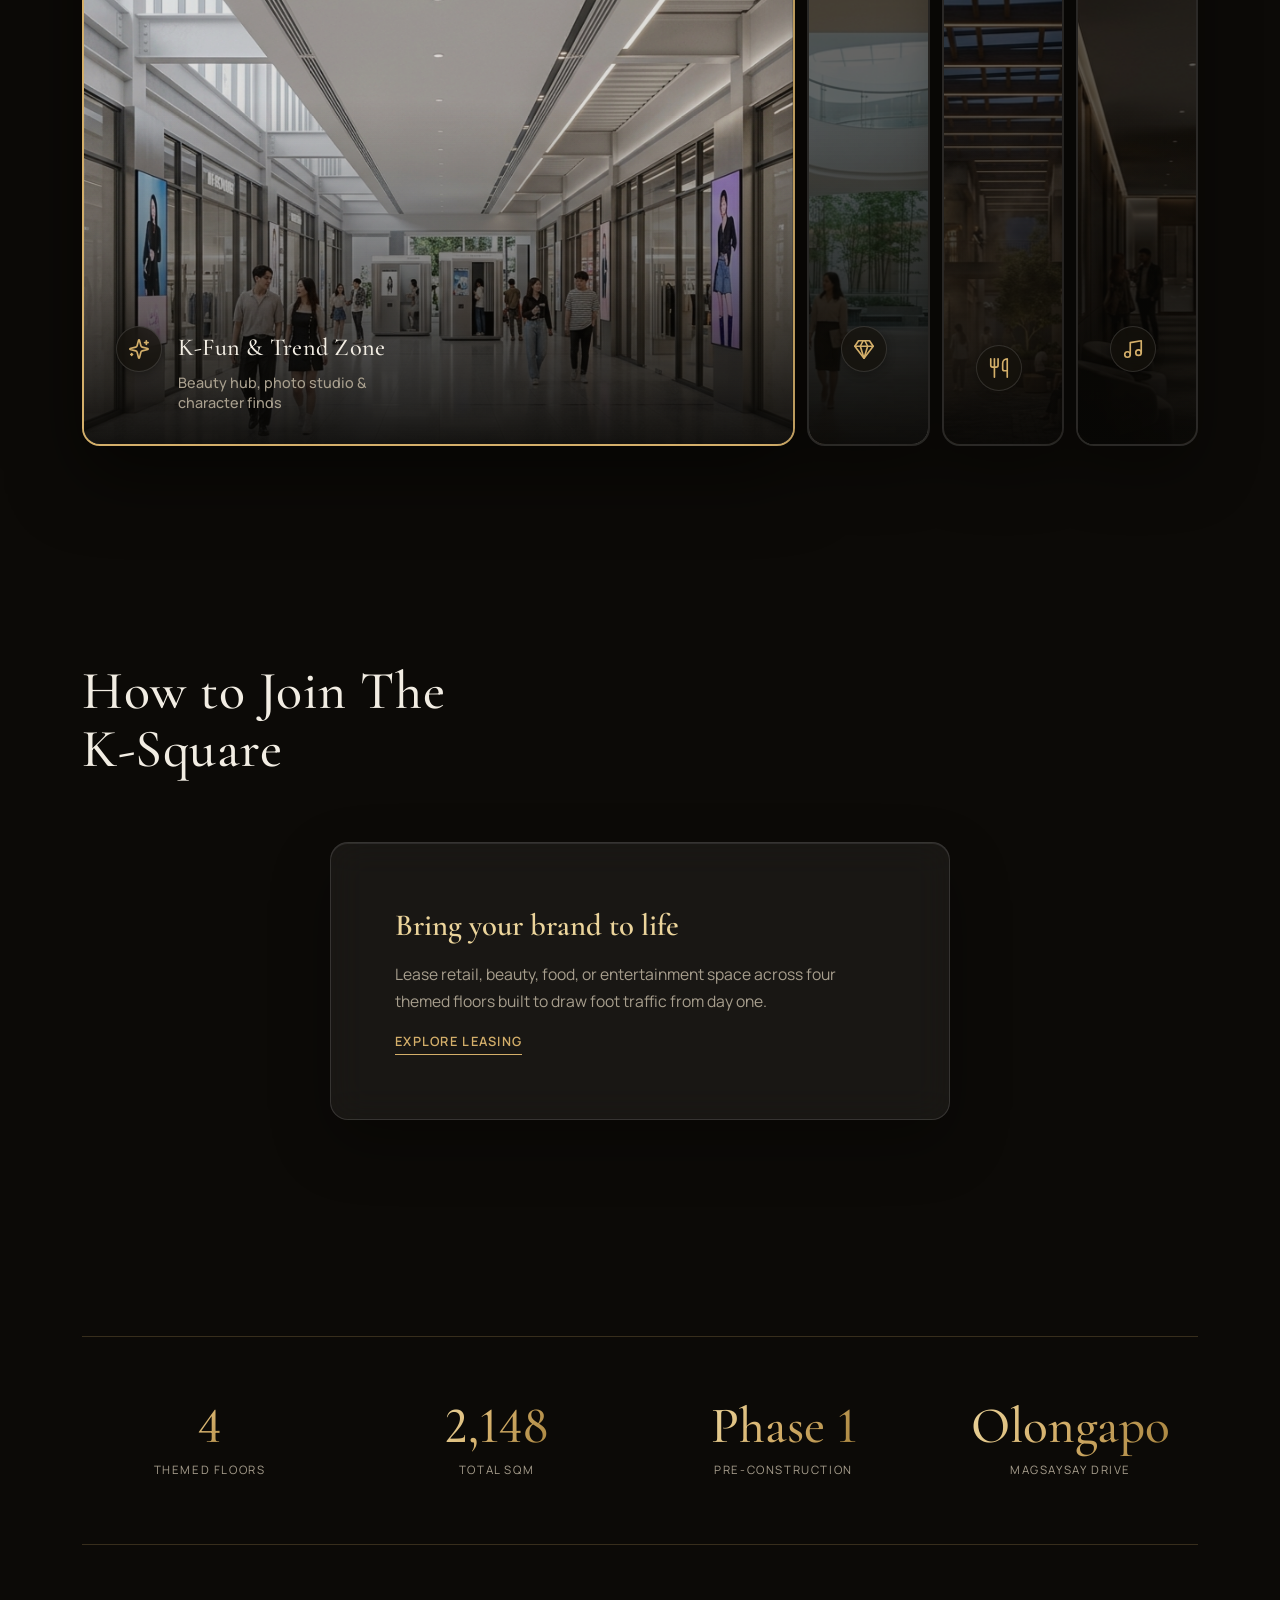
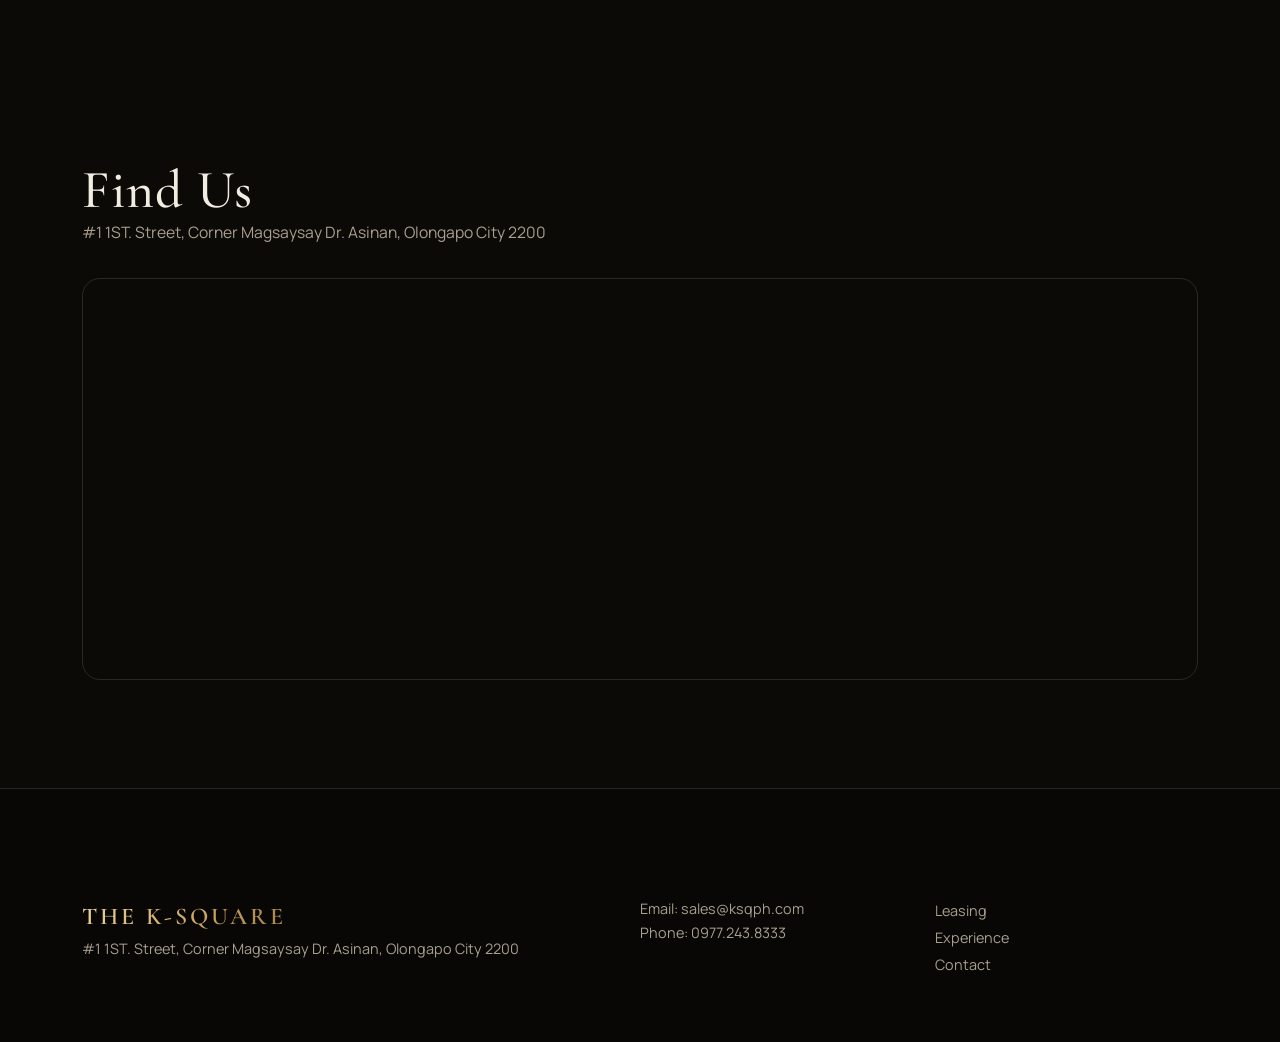
==== commit ff0d2ad5: "feat: leasing hero CTA button; site email -> sales@ksqph.com Co-Authored-By: Claude Opus 4.8 <norepl" ====
--- a/index.html
+++ b/index.html
@@ -167,7 +167,7 @@
         <p data-i18n="footer.address">#1 1ST. Street, Corner Magsaysay Dr. Asinan, Olongapo City 2200</p>
       </div>
       <div>
-        <p data-i18n="footer.email">Email: info@ksqph.com · support@ksqph.com</p>
+        <p data-i18n="footer.email">Email: sales@ksqph.com</p>
         <p data-i18n="footer.phone">Phone: 0977.243.8333</p>
       </div>
       <div>
--- a/css/components.css
+++ b/css/components.css
@@ -414,3 +414,15 @@
   background-clip: text;
   color: transparent;
 }
+
+/* ---------- Page hero (shared by leasing / investing / contact / experience) ----------
+   Lives here rather than in each page stylesheet so every page that uses the
+   .page-hero markup clears the fixed nav. */
+.page-hero {
+  padding: clamp(8rem, 18vh, 12rem) 0 var(--space-xl);
+  background:
+    radial-gradient(ellipse at 20% 0%, rgba(212, 175, 106, 0.10) 0%, rgba(212, 175, 106, 0) 55%),
+    var(--color-stone);
+  border-bottom: 1px solid var(--color-line);
+}
+.page-hero h1 { margin: var(--space-sm) 0 var(--space-sm); }
